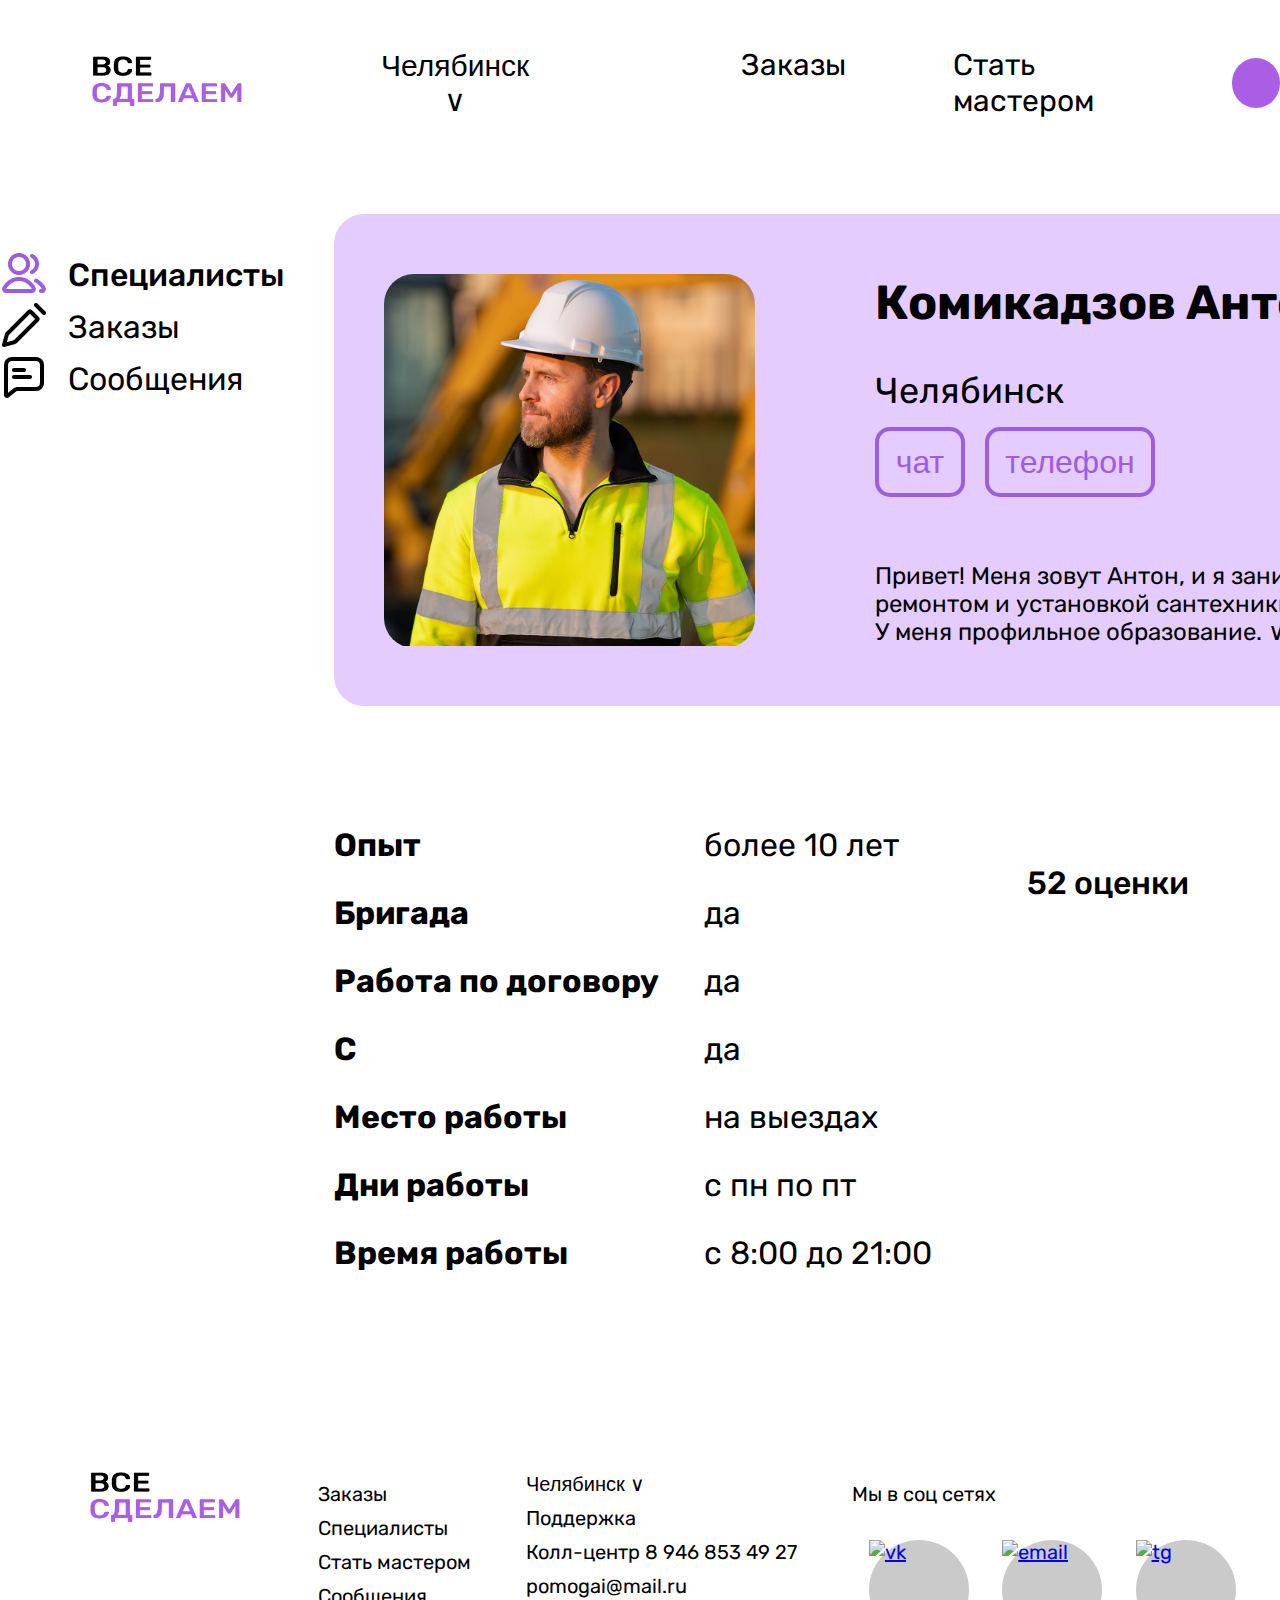
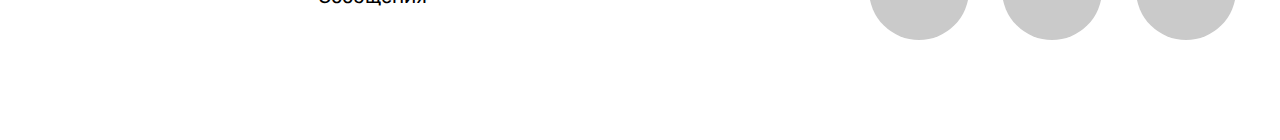
==== masters.html @ 13af3bf9 "Add files via upload" ====
<!DOCTYPE html>
<html lang="ru">
<head>
    <meta charset="UTF-8">
    <meta name="viewport" content="width=device-width, initial-scale=1.0">
    <link rel="preconnect" href="https://fonts.googleapis.com">
    <link rel="preconnect" href="https://fonts.gstatic.com" crossorigin>
    <link href="https://fonts.googleapis.com/css2?family=Raleway:ital,wght@0,100..900;1,100..900&family=Rubik:ital,wght@0,300..900;1,300..900&display=swap" rel="stylesheet">
    <link rel="stylesheet" href="css/masters.css">
    <link rel="stylesheet" href="css/all_pages_style.css">
    <title>Личный кабинет</title>
</head>
<body>
    <header>
        <div class="nav_container">
            <div class="logo">
                <a href="#"><img src="img/logo.png" alt="logo"></a>
            </div>
            <div class="select_city">
                <button class="dropmenu" onclick="myFunction()">Челябинск &or;</button>
                <div class="select_city_hidden" id="myDropdown">
                    <a href="#" class="active">Челябинск</a>
                    <a href="#">Москва</a>
                    <a href="#">Екатеринбург</a>
                </div>
            </div>
            <div class="navigation">
                <ul>
                    <li><a href="#">Заказы</a></li>
                    <li class="right_li"><a href="#">Стать мастером</a></li>
                </ul>
            </div>
            <button onclick="document.location='profile.html'" class="circle"></button>
        </div>
    </header>
    <main>
        <div class="max_container">
            <div class="left_container">
                <div class="btn_flex">
                    <div class="img_flex">
                        <img src="img/users.jpg" alt="user">
                    </div>
                    <div class="text_flex use">
                        <p>Специалисты</p>
                    </div>
                </div>
                <div class="btn_flex">
                    <div class="img_flex">
                        <img src="img/pencil.jpg" alt="pencil">
                    </div>
                    <div class="text_flex">
                        <p>Заказы</p>
                    </div>
                </div>
                <div class="btn_flex">
                    <div class="img_flex">
                        <img src="img/message.jpg" alt="message">
                    </div>
                    <div class="text_flex">
                        <p>Сообщения</p>
                    </div>
                </div>
            </div>
            <div class="right_container">
                <div class="block_card_master">
                    <div class="left_img_master">
                        <img src="img/master.svg" alt="master">
                    </div>
                    <div class="right_card_block">
                        <div class="flex_bold_text_btn">
                            <div class="bold_text">
                                <p>Комикадзов Антон</p>
                            </div>
                            <div class="btn_master">
                                <button>заказать мастера</button>
                            </div>
                        </div>
                        <div class="city_text">
                            <p>Челябинск</p>
                        </div>
                        <div class="btn_chat_telephone">
                            <div class="chat">
                                <button>чат</button>
                            </div>
                            <div class="telephone">
                                <button>телефон</button>
                            </div>
                        </div>
                        <div class="text_description">
                            <p>Привет! Меня зовут Антон, и я занимаюсь ремонтом и установкой сантехники и электрики. У меня профильное образование. &or;</p>
                        </div>
                    </div>
                </div>
                <div class="comment_info">
                    <div class="info_text">
                        <div class="flex_info_text">
                            <div class="info">
                                <p>Опыт</p>
                            </div>
                            <div class="info_otvet">
                                <p>более 10 лет</p>
                            </div>
                        </div>
                        <div class="flex_info_text">
                            <div class="info">
                                <p>Бригада</p>
                            </div>
                            <div class="info_otvet">
                                <p>да</p>
                            </div>
                        </div>
                        <div class="flex_info_text">
                            <div class="info">
                                <p>Работа по договору</p>
                            </div>
                            <div class="info_otvet">
                                <p>да</p>
                            </div>
                        </div>
                        <div class="flex_info_text">
                            <div class="info">
                                <p>С</p>
                            </div>
                            <div class="info_otvet">
                                <p>да</p>
                            </div>
                        </div>
                        <div class="flex_info_text">
                            <div class="info">
                                <p>Место работы</p>
                            </div>
                            <div class="info_otvet">
                                <p>на выездах</p>
                            </div>
                        </div>
                        <div class="flex_info_text">
                            <div class="info">
                                <p>Дни работы</p>
                            </div>
                            <div class="info_otvet">
                                <p>с пн по пт</p>
                            </div>
                        </div>
                        <div class="flex_info_text">
                            <div class="info">
                                <p>Время работы</p>
                            </div>
                            <div class="info_otvet">
                                <p>с 8:00 до 21:00</p>
                            </div>
                        </div>
                    </div>
                    <div class="comment_text">
                        <div class="flex_master_score">
                            <div class="score_comment_text">
                                <p>52 оценки</p>
                            </div>
                            <div class="total_score_master">
                                <div class="star_img">
                                    <img src="img/stars.jpg" alt="stars">
                                </div>
                                <div class="total_text">
                                    <p>4,67</p>
                                </div>
                            </div>
                        </div>
                    </div>
                    
                </div>
            </div>
        </div>
    </main>
    <footer>
        <div class="footer_container">
            <div class="logo">
                <img src="img/logo.png" alt="logo">
            </div>
            <div class="flex_container_footer">
                <div class="elems_footer">
                    <p>Заказы</p>
                    <p>Специалисты</p>
                    <p>Стать мастером</p>
                    <p>Сообщения</p>
                </div>
                <div class="elems_footer">
                    <button class="dropmenu2" onclick="myFunction2()">Челябинск &or;</button>
                    <div class="select_city_hidden2" id="myDropdown2">
                        <a href="#" class="active">Челябинск</a>
                        <a href="#">Москва</a>
                        <a href="#">Екатеринбург</a>
                    </div>
                    <p>Поддержка</p>
                    <p>Колл-центр 8 946 853 49 27</p>
                    <p>pomogai@mail.ru</p>
                </div>
                <div class="elems_footer">
                    <p>Мы в соц сетях</p>
                    <div class="social_link">
                        <div class="social">
                            <a href="#"><img src="img/" alt="vk"></a>
                        </div>
                        <div class="social">
                            <a href="#"><img src="img/" alt="email"></a>
                        </div>
                        <div class="social">
                            <a href="#"><img src="img/" alt="tg"></a>
                        </div>
                    </div>
                </div>
            </div>
        </div>
    </footer>
    <script src="js/js.js"></script>
</body>
</html>
---- css/masters.css ----
.max_container {
    display: flex;
    width: 1740px;
    margin: 0 auto;
    margin-top: 95px;
    margin-bottom: 200px;
}

.left_container {
    margin-top: 35px;
}

.right_container {
    margin-left: 50px;
}

.btn_flex {
    display: flex;
    align-items: center;
}

.text_flex {
    font-size: 32px;
    font-weight: 400;
    margin-left: 20px;
}

.use {
    font-weight: 500;
}

.block_card_master {
    width: 1400px;
    display: flex;
    padding-top: 60px;
    background-color: #E4CCFF;
    border: 0px;
    border-radius: 30px;
}

.left_img_master {
    margin-left: 50px;
    margin-right: 120px;
}

.flex_bold_text_btn {
    display: flex;
}

.bold_text {
    font-size: 48px;
    font-weight: 700;
    margin-right: 40px;
}

.btn_master button {
    width: 310px;
    height: 70px;
    border-radius: 15px;
    background-color: #9C5DE0;
    font-size: 32px;
    font-weight: 500;
    border: 0px;
    cursor: pointer;
    color: white;
}

.city_text p {
    margin-top: 25px;
    font-size: 36px;
    font-weight: 400;
    margin-bottom: 15px;
}

.btn_chat_telephone {
    display: flex;
}

.chat button {
    width: 90px;
    height: 70px;
    border: 4px solid #9C5DE0;
    border-radius: 15px;
    font-size: 32px;
    font-weight: 500;
    background-color: #E4CCFF;
    cursor: pointer;
    color: #9C5DE0;
}

.telephone button {
    width: 170px;
    height: 70px;
    border: 4px solid #9C5DE0;
    background-color: #E4CCFF;
    border-radius: 15px;
    margin-left: 20px;
    font-size: 32px;
    font-weight: 500;
    cursor: pointer;
    color: #9C5DE0;
}

.text_description {
    margin-top: 65px;
    width: 590px;
    font-size: 24px;
    margin-bottom: 60px;
}

.comment_info {
    margin-top: 90px;
    display: flex;
}

.flex_info_text {
    margin-top: 30px;
    display: flex;
}

.info {
    width: 370px;
    font-size: 32px;
    font-weight: 700;
}

.info_otvet {
    font-size: 32px;
}

.comment_text {
    margin-left: 20px;
}

.flex_master_score {
    display: flex;
    align-items: center;
}

.total_score_master {
    margin-top: 65px;
    margin-left: 280px;
    display: flex;
}

.total_text {
    margin-left: 10px;
    font-size: 32px;
    font-weight: 500;
}

.score_comment_text {
    margin-top: 65px;
    margin-left: 75px;
    font-size: 32px;
    font-weight: 500;
}
---- css/all_pages_style.css ----
body {
    font-family: "Rubik", sans-serif;
    font-optical-sizing: auto;
    font-weight: 400;
    font-style: normal;
}
  
  
*,
::after,
::before {
      margin: 0;
      padding: 0;
}
  
.dropmenu {
    background-color: white;
    color: black;
    font-size: 40px;
    border: none;
    cursor: pointer;
}

.select_city {
    position: relative;
    display: inline-block;
}

.select_city_hidden {
    display: none;
    margin-left: -20px;
    position: absolute;
    background-color: white;
    width: 400px;
    border: 3px solid #AA5DE5;
    z-index: 1;
    border-radius: 15px;
}

.select_city_hidden a {
    color: black;
    padding: 20px 20px;
    font-size: 32px;
    text-decoration: none;
    display: block;
}

.select_city_hidden a:hover {color: #AA5DE5}

.select_city_hidden a:nth-child(1) {
    color: #AA5DE5;
}

.show {display:block;}

.dropmenu2 {
    background-color: white;
    color: black;
    font-size: 40px;
    border: none;
    cursor: pointer;
}

.select_city2 {
    position: relative;
    display: inline-block;
}

.select_city_hidden2 {
    display: none;
    margin-left: -20px;
    position: absolute;
    background-color: white;
    width: 400px;
    border: 3px solid #AA5DE5;
    z-index: 1;
    border-radius: 15px;
}

.select_city_hidden2 a {
    color: black;
    padding: 20px 20px;
    font-size: 32px;
    text-decoration: none;
    display: block;
}

.select_city_hidden2 a:hover {color: #AA5DE5}

.select_city_hidden2 a:nth-child(1) {
    color: #AA5DE5;
}

.show2 {display:block;}

.logo img {
      width: 244px;
      height: 98px;
}
  
.nav_container {
      display: flex;
      align-items: center;
      margin-top: 47px;
      margin-left: 92px;
}
  
.select_city {
      margin-left: 127px;
}
  
.select_city button {
      border: 0px;
      font-size: 40px;
      background-color: white;
      cursor: pointer;
}

.navigation ul {
      list-style: none;
      display: flex;
      font-size: 40px;
      margin-left: 400px;
}
  
.right_li {
      margin-left: 107px;
      margin-right: 73px;
}
  
.navigation ul a {
      color: black;
      text-decoration: none;
}
  
.circle {
      width: 100px;
      height: 100px;
      border: 0px;
      border-radius: 50%;
      cursor: pointer;
      background-color: #AA5DE5;
}

.footer_container {
    display: flex;
    margin-bottom: 100px;
}

.footer_container .logo {
    margin-left: 90px;
}

.flex_container_footer {
    display: flex;
    margin-left: 182px;
    width: 1300px;
}

.elems_footer {
    margin: 0 auto;
    font-size: 32px;
}

.elems_footer p {
    margin-top: 10px;
}

#select {
    border: 0px;
    font-size: 32px;
}

.social_link {
    display: flex;
    width: 400px;
    margin-top: 34px;
}

.social {
    background-color: #CACACA;
    width: 100px;
    height: 100px;
    border-radius: 50%;
    margin: 0 auto;
}

.navigation a:hover {
    color: #AA5DE5;
}

.navigation a:active {
    color: #AA5DE5;
    text-decoration: underline;
}

#city {
    cursor: pointer;
}

@media (max-width: 1400px) {
    .logo img {
        width: 150px;
        height: 50px;
    }

    .select_city_hidden {
        width: 200px;
    }

    .select_city_hidden a {
        font-size: 20px;
    }

    .select_city button {
        font-size: 30px;
    }

    .select_city_hidden2 {
        width: 200px;
    }

    .select_city_hidden2 a {
        font-size: 20px;
    }

    .select_city2 button {
        font-size: 30px;
    }

    .circle {
        width: 50px;
        height: 50px;
    }

    .elems_footer {
        font-size: 20px;
    }

    .elems_footer a {
        font-size: 20px;
    }

    .navigation ul {
        margin-left: 200px;
        font-size: 30px;
    }

    .flex_container_footer {
        margin-left: 50px;
    }

    .dropmenu {
        font-size: 20px;
    }
    
    .dropmenu2 {
        font-size: 20px;
    }
}
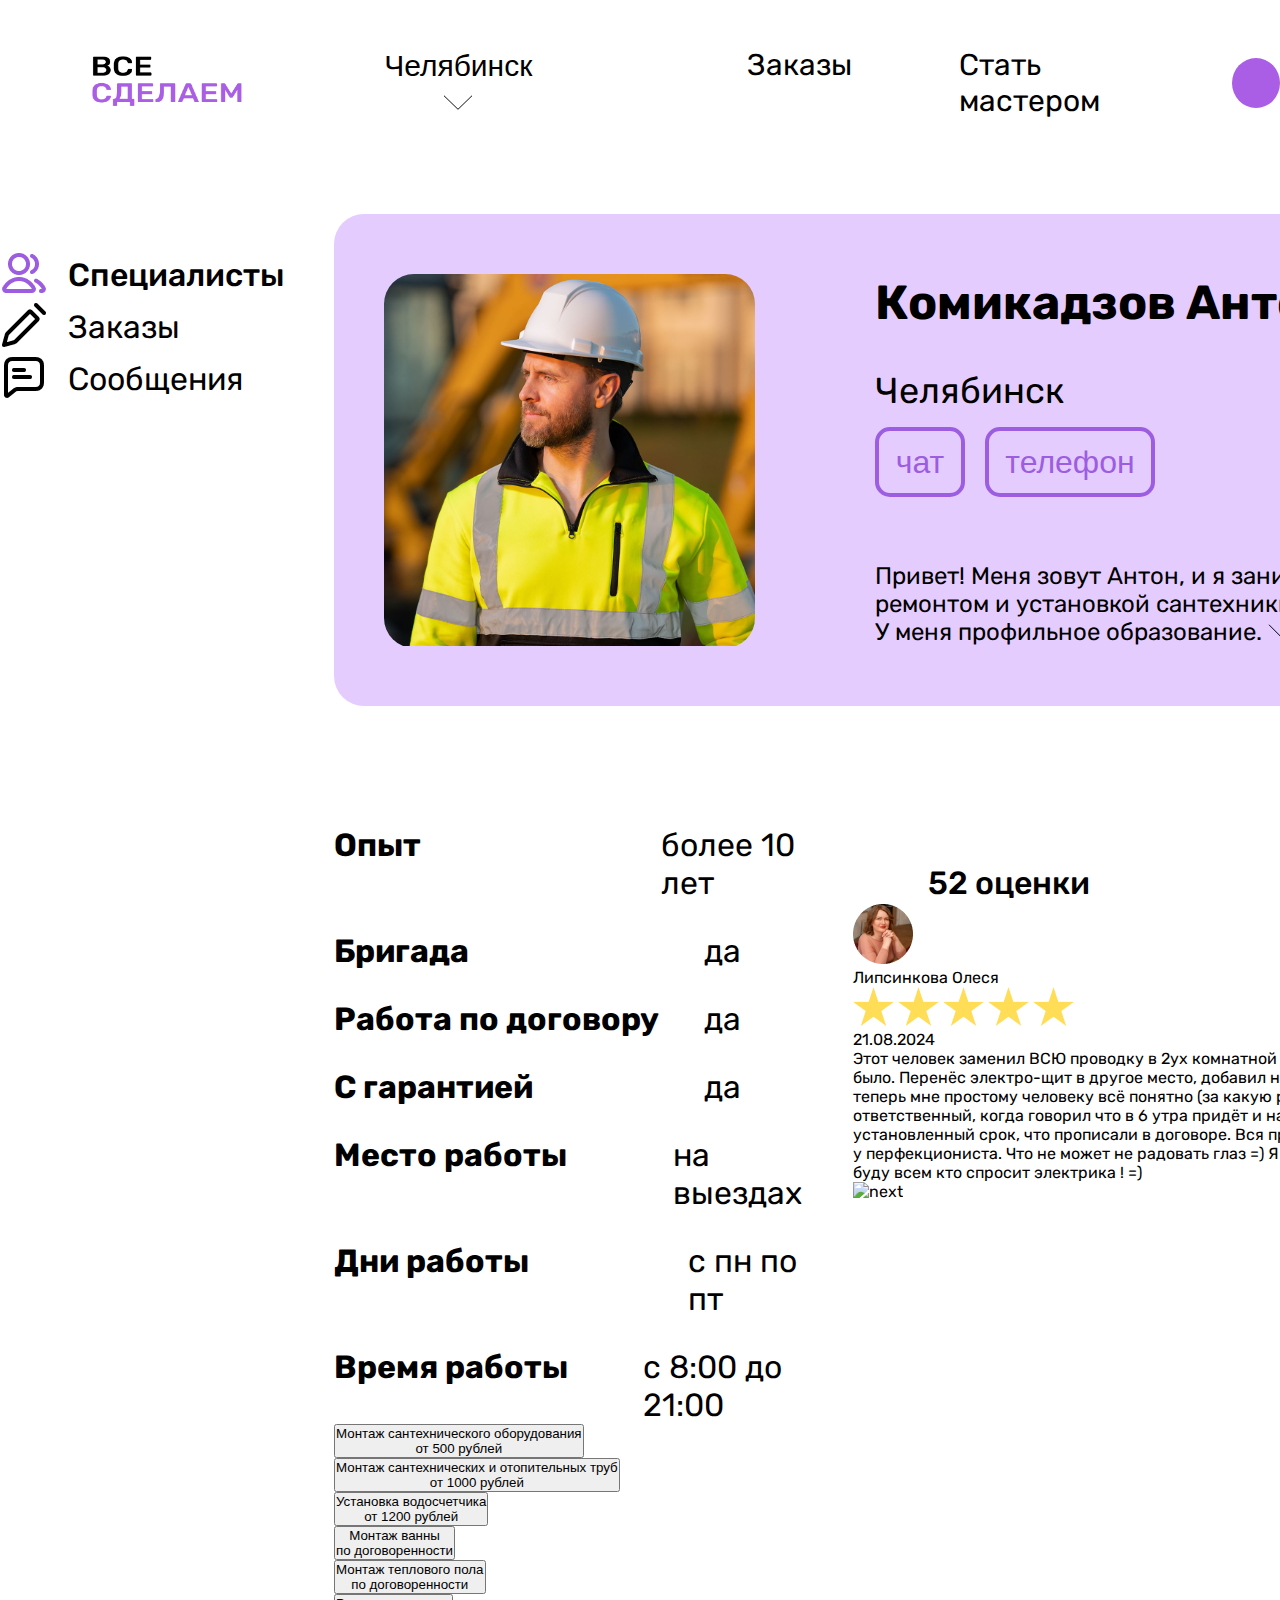
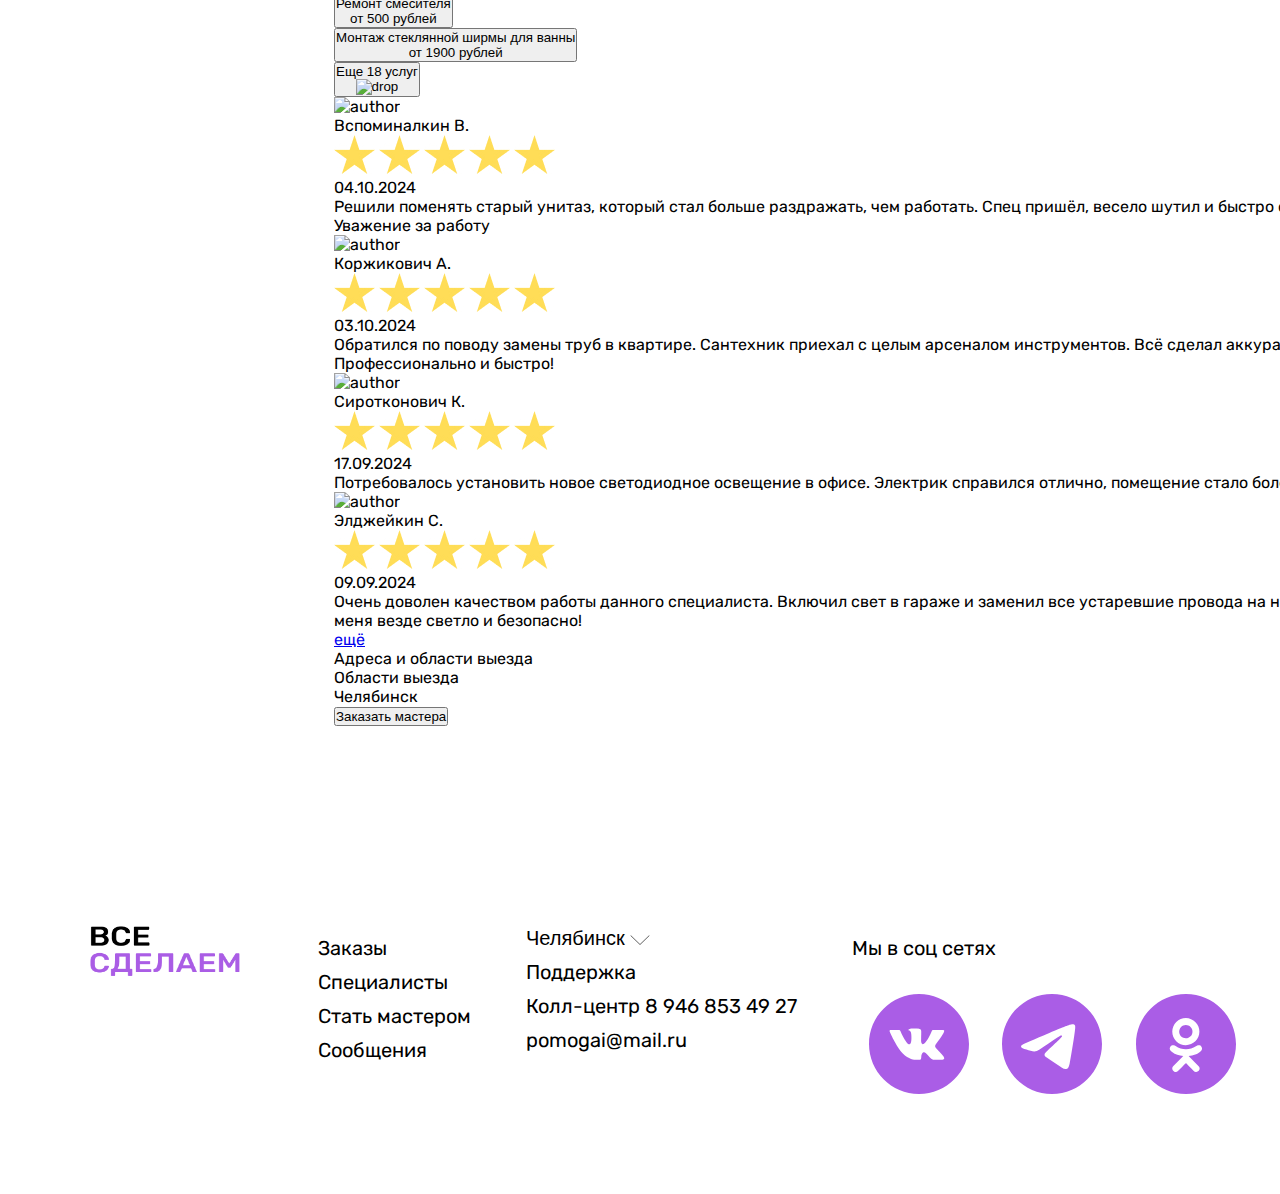
==== commit 7ac0d2f4: "Update masters.html" ====
--- a/masters.html
+++ b/masters.html
@@ -14,14 +14,15 @@
     <header>
         <div class="nav_container">
             <div class="logo">
-                <a href="#"><img src="img/logo.png" alt="logo"></a>
+                <a href="index.html"><img src="img/logo.png" alt="logo"></a>
             </div>
             <div class="select_city">
-                <button class="dropmenu" onclick="myFunction()">Челябинск &or;</button>
+                <button class="dropmenu" onclick="myFunction()">Челябинск <img src="img/down.svg" alt=""></button>
                 <div class="select_city_hidden" id="myDropdown">
                     <a href="#" class="active">Челябинск</a>
                     <a href="#">Москва</a>
                     <a href="#">Екатеринбург</a>
+                    <a href="#">Санкт-Петербург</a>
                 </div>
             </div>
             <div class="navigation">
@@ -87,7 +88,7 @@
                             </div>
                         </div>
                         <div class="text_description">
-                            <p>Привет! Меня зовут Антон, и я занимаюсь ремонтом и установкой сантехники и электрики. У меня профильное образование. &or;</p>
+                            <p>Привет! Меня зовут Антон, и я занимаюсь ремонтом и установкой сантехники и электрики. У меня профильное образование. <img src="img/down.svg" alt="down"></p>
                         </div>
                     </div>
                 </div>
@@ -119,7 +120,7 @@
                         </div>
                         <div class="flex_info_text">
                             <div class="info">
-                                <p>С</p>
+                                <p>С гарантией</p>
                             </div>
                             <div class="info_otvet">
                                 <p>да</p>
@@ -164,8 +165,185 @@
                                 </div>
                             </div>
                         </div>
-                    </div>
-                    
+                        <div class="photo_comments_top">
+                            <div class="img_name">
+                                <div class="img_com">
+                                    <img src="img/comment.jpg" alt="photo1">
+                                </div>
+                                <div class="name_com_star">
+                                    <div class="text_name_com">
+                                        <p>Липсинкова Олеся</p>
+                                    </div>
+                                    <div class="stars_com">
+                                        <img src="img/stars.jpg" alt="star">
+                                        <img src="img/stars.jpg" alt="star">
+                                        <img src="img/stars.jpg" alt="star">
+                                        <img src="img/stars.jpg" alt="star">
+                                        <img src="img/stars.jpg" alt="star">
+                                    </div>
+                                </div>
+                            </div>
+                            <div class="date_text_right_com">
+                                <p>21.08.2024</p>
+                            </div>
+                        </div>
+                        <div class="text_comments_top">
+                            <p>Этот человек заменил ВСЮ проводку в 2ух комнатной квартире. Сделал проходные выключатели где нужно было. Перенёс электро-щит в другое место, добавил необходимые автоматы. Всё расписал по группам, что теперь мне простому человеку всё понятно (за какую розетку отвечает какой автомат). Человек очень ответственный, когда говорил что в 6 утра придёт и начнёт работать, так и было ! Чтоб успеть в свой установленный срок, что прописали в договоре. Вся проводка очень красиво уложена, проводок к проводку как у перфекциониста. Что не может не радовать глаз =) Я благодарен за всю сделанную работу, рекомендовать буду всем кто спросит электрика ! =)</p>
+                        </div>
+                        <div class="btn_next">
+                            <img src="img/next.svg" alt="next">
+                        </div>
+                    </div>
+                </div>
+                <div class="btn_select_condition">
+                    <div class="btn_select first">
+                        <button><p>Монтаж сантехнического оборудования</p><span>от 500 рублей</span></button>
+                    </div>
+                    <div class="btn_select odin">
+                        <button><p>Монтаж сантехнических и отопительных труб</p><span>от 1000 рублей</span></button>
+                    </div>
+                    <div class="btn_select dva">
+                        <button><p>Установка водосчетчика</p><span>от 1200 рублей</span></button>
+                    </div>
+                    <div class="btn_select tri">
+                        <button><p>Монтаж ванны</p><span>по договоренности</span></button>
+                    </div>
+                    <div class="btn_select chet">
+                        <button><p>Монтаж теплового пола</p><span>по договоренности</span></button>
+                    </div>
+                    <div class="btn_select piat">
+                        <button><p>Ремонт смесителя</p><span>от 500 рублей</span></button>
+                    </div>
+                    <div class="btn_select six">
+                        <button><p>Монтаж стеклянной ширмы для ванны</p><span>от 1900 рублей</span></button>
+                    </div>
+                    <div class="btn_select seven">
+                        <button><p>Еще 18 услуг</p><img src="img/dowm_uslugi.svg" alt="drop"></button>
+                    </div>
+                </div>
+                <div class="comment_down">
+                    <div class="all_comm">
+                        <div class="comment">
+                            <div class="photo_com_down">
+                                <img src="img/img_com_down.svg" alt="author">
+                            </div>
+                            <div class="name_stars_down">
+                                <div class="name_com">
+                                    <p>Вспоминалкин В.</p>
+                                </div>
+                                <div class="stars_com">
+                                    <img src="img/stars.jpg" alt="stars">
+                                    <img src="img/stars.jpg" alt="stars">
+                                    <img src="img/stars.jpg" alt="stars">
+                                    <img src="img/stars.jpg" alt="stars">
+                                    <img src="img/stars.jpg" alt="stars">
+                                </div>
+                            </div>
+                            <div class="date_com_down data1">
+                                <p>04.10.2024</p>
+                            </div>
+                        </div>
+                        <div class="text_down_comment">
+                            <p>Решили поменять старый унитаз, который стал больше раздражать, чем работать. Спец пришёл, весело шутил и быстро сделал своё дело. Унитаз новый, всё по фен-шую. Уважение за работу</p>
+                        </div>
+                    </div>
+                    <div class="all_comm">
+                        <div class="comment">
+                            <div class="photo_com_down">
+                                <img src="img/img_com_down2.svg" alt="author">
+                            </div>
+                            <div class="name_stars_down">
+                                <div class="name_com">
+                                    <p>Коржикович А.</p>
+                                </div>
+                                <div class="stars_com">
+                                    <img src="img/stars.jpg" alt="stars">
+                                    <img src="img/stars.jpg" alt="stars">
+                                    <img src="img/stars.jpg" alt="stars">
+                                    <img src="img/stars.jpg" alt="stars">
+                                    <img src="img/stars.jpg" alt="stars">
+                                </div>
+                            </div>
+                            <div class="date_com_down data2">
+                                <p>03.10.2024</p>
+                            </div>
+                        </div>
+                        <div class="text_down_comment">
+                            <p>Обратился по поводу замены труб в квартире. Сантехник приехал с целым арсеналом инструментов. Всё сделал аккуратно, без лишних хлопот. Даже за собой убрал весь мусор. Профессионально и быстро!</p>
+                        </div>
+                    </div>
+                    <div class="all_comm">
+                        <div class="comment">
+                            <div class="photo_com_down">
+                                <img src="img/img_com_down3.svg" alt="author">
+                            </div>
+                            <div class="name_stars_down">
+                                <div class="name_com">
+                                    <p>Сиротконович К.</p>
+                                </div>
+                                <div class="stars_com">
+                                    <img src="img/stars.jpg" alt="stars">
+                                    <img src="img/stars.jpg" alt="stars">
+                                    <img src="img/stars.jpg" alt="stars">
+                                    <img src="img/stars.jpg" alt="stars">
+                                    <img src="img/stars.jpg" alt="stars">
+                                </div>
+                            </div>
+                            <div class="date_com_down data3">
+                                <p>17.09.2024</p>
+                            </div>
+                        </div>
+                        <div class="text_down_comment">
+                            <p>Потребовалось установить новое светодиодное освещение в офисе. Электрик справился отлично, помещение стало более светлым и энергосберегающим.</p>
+                        </div>
+                    </div>
+                    <div class="all_comm">
+                        <div class="comment">
+                            <div class="photo_com_down">
+                                <img src="img/img_com_down4.svg" alt="author">
+                            </div>
+                            <div class="name_stars_down">
+                                <div class="name_com">
+                                    <p>Элджейкин С.</p>
+                                </div>
+                                <div class="stars_com">
+                                    <img src="img/stars.jpg" alt="stars">
+                                    <img src="img/stars.jpg" alt="stars">
+                                    <img src="img/stars.jpg" alt="stars">
+                                    <img src="img/stars.jpg" alt="stars">
+                                    <img src="img/stars.jpg" alt="stars">
+                                </div>
+                            </div>
+                            <div class="date_com_down data4">
+                                <p>09.09.2024</p>
+                            </div>
+                        </div>
+                        <div class="text_down_comment">
+                            <p>Очень доволен качеством работы данного специалиста. Включил свет в гараже и заменил все устаревшие провода на новые. Всё было сделано быстро и качественно. Теперь у меня везде светло и безопасно!</p>
+                        </div>
+                        <div class="btn_text_down_com">
+                            <a href="#">ещё</a>
+                        </div>
+                    </div>
+                </div>
+                <div class="last_container">
+                    <div class="adress_btn">
+                        <div class="adress_text">
+                            <p>Адреса и области выезда</p>
+                        </div>
+                        <div class="oblast">
+                            <p>Области выезда</p>
+                        </div>
+                        <div class="name_city">
+                            <p>Челябинск</p>
+                        </div>
+                        <div class="btn_last">
+                            <button>Заказать мастера</button>
+                        </div>
+                    </div>
+                    <div class="block_maps">
+
+                    </div>
                 </div>
             </div>
         </div>
@@ -173,7 +351,7 @@
     <footer>
         <div class="footer_container">
             <div class="logo">
-                <img src="img/logo.png" alt="logo">
+                <a href="index.html"><img src="img/logo.png" alt="logo"></a>
             </div>
             <div class="flex_container_footer">
                 <div class="elems_footer">
@@ -183,11 +361,12 @@
                     <p>Сообщения</p>
                 </div>
                 <div class="elems_footer">
-                    <button class="dropmenu2" onclick="myFunction2()">Челябинск &or;</button>
+                    <button class="dropmenu2" onclick="myFunction2()">Челябинск <img src="img/down.svg" alt=""></button>
                     <div class="select_city_hidden2" id="myDropdown2">
                         <a href="#" class="active">Челябинск</a>
                         <a href="#">Москва</a>
                         <a href="#">Екатеринбург</a>
+                        <a href="#">Санкт-Петербург</a>
                     </div>
                     <p>Поддержка</p>
                     <p>Колл-центр 8 946 853 49 27</p>
@@ -197,13 +376,13 @@
                     <p>Мы в соц сетях</p>
                     <div class="social_link">
                         <div class="social">
-                            <a href="#"><img src="img/" alt="vk"></a>
+                            <a href="#"><img src="img/vk.svg" alt="vk"></a>
                         </div>
                         <div class="social">
-                            <a href="#"><img src="img/" alt="email"></a>
+                            <a href="#"><img src="img/tg.svg" alt="tg"></a>
                         </div>
                         <div class="social">
-                            <a href="#"><img src="img/" alt="tg"></a>
+                            <a href="#"><img src="img/ok.svg" alt="ok"></a>
                         </div>
                     </div>
                 </div>
@@ -212,4 +391,4 @@
     </footer>
     <script src="js/js.js"></script>
 </body>
-</html>+</html>
--- a/css/all_pages_style.css
+++ b/css/all_pages_style.css
@@ -17,9 +17,10 @@
 .dropmenu {
     background-color: white;
     color: black;
-    font-size: 40px;
+    font-size: 32px;
     border: none;
     cursor: pointer;
+    align-items: center;
 }
 
 .select_city {
@@ -46,7 +47,7 @@
     display: block;
 }
 
-.select_city_hidden a:hover {color: #AA5DE5}
+.select_city_hidden a:hover {background-color: #F6EAFF}
 
 .select_city_hidden a:nth-child(1) {
     color: #AA5DE5;
@@ -86,7 +87,7 @@
     display: block;
 }
 
-.select_city_hidden2 a:hover {color: #AA5DE5}
+.select_city_hidden2 a:hover {background-color: #F6EAFF}
 
 .select_city_hidden2 a:nth-child(1) {
     color: #AA5DE5;
@@ -179,7 +180,6 @@
 }
 
 .social {
-    background-color: #CACACA;
     width: 100px;
     height: 100px;
     border-radius: 50%;
@@ -199,14 +199,22 @@
     cursor: pointer;
 }
 
-@media (max-width: 1400px) {
+@media (max-width: 1440px) {
     .logo img {
         width: 150px;
         height: 50px;
     }
 
     .select_city_hidden {
-        width: 200px;
+        width: 300px;
+    }
+
+    .dropmenu img {
+        width: 30px;
+    }
+
+    .dropmenu2 img {
+        width: 20px;
     }
 
     .select_city_hidden a {
@@ -218,7 +226,7 @@
     }
 
     .select_city_hidden2 {
-        width: 200px;
+        width: 300px;
     }
 
     .select_city_hidden2 a {
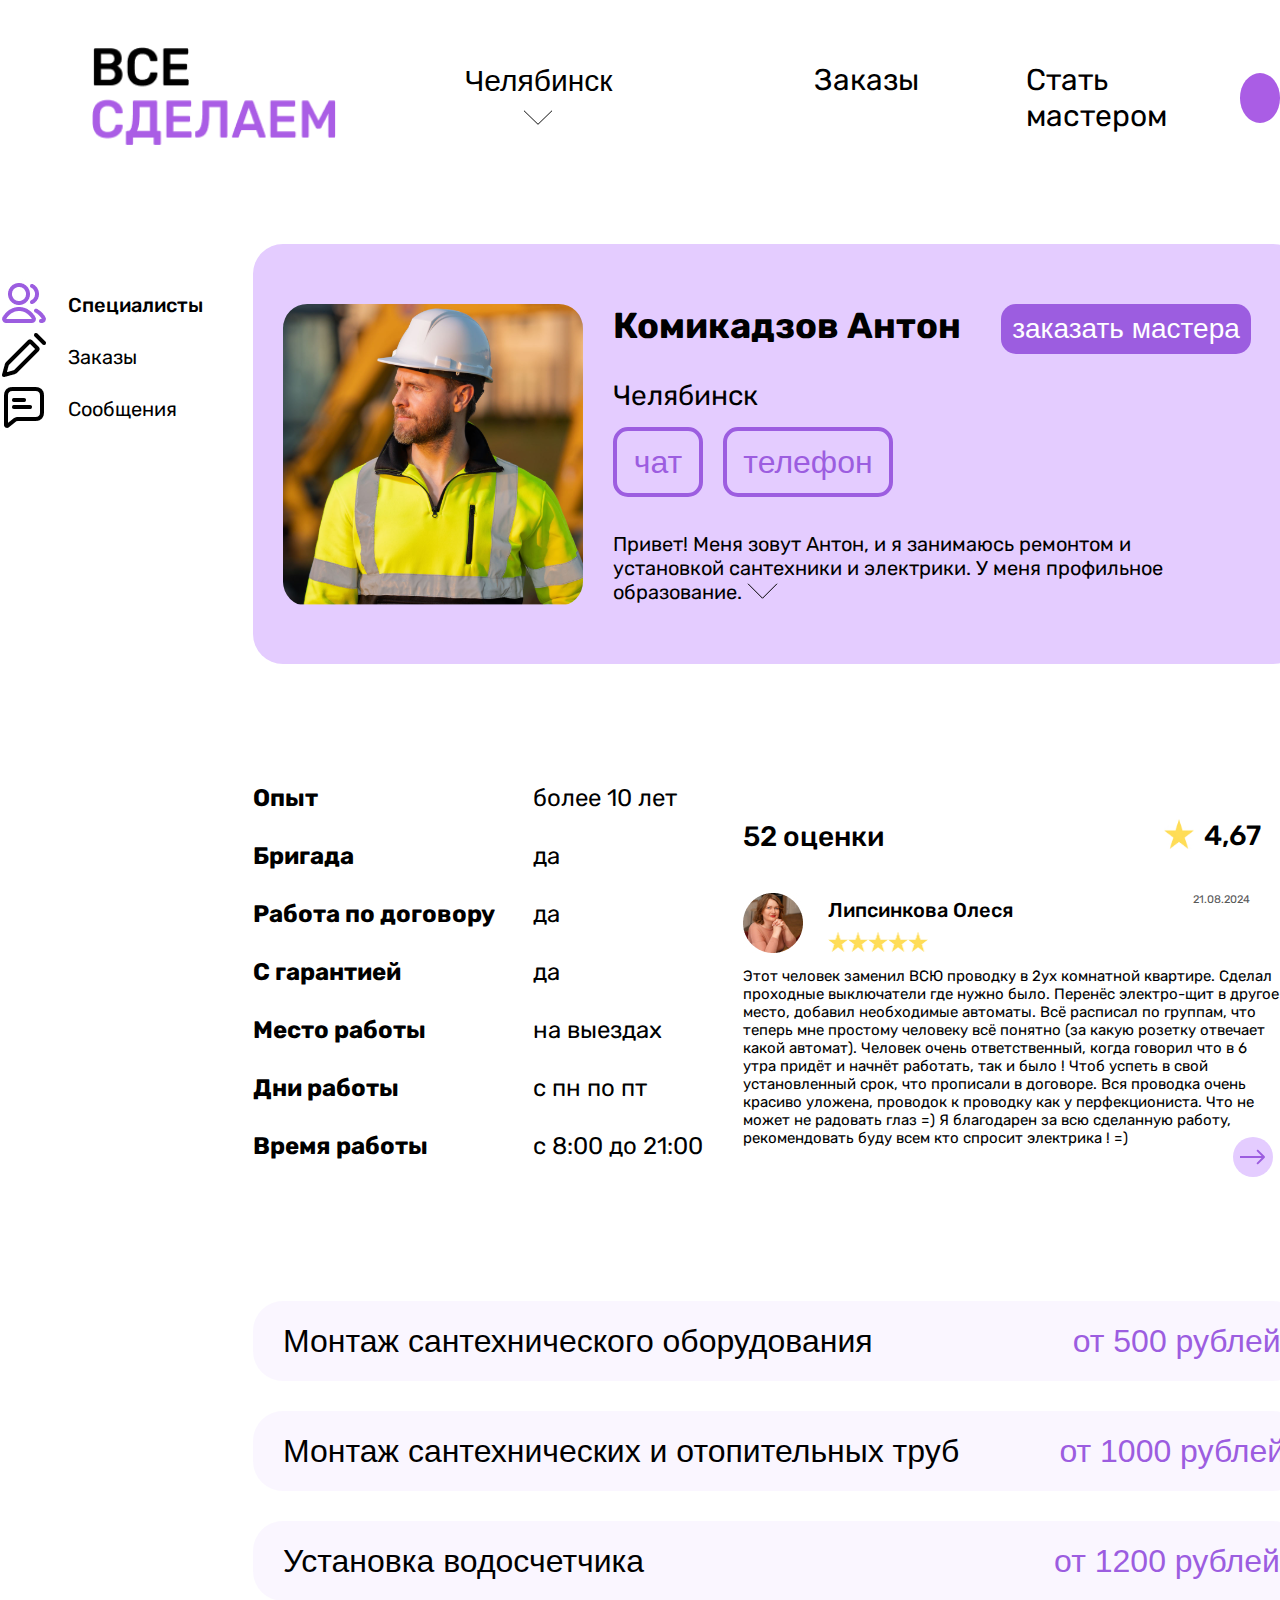
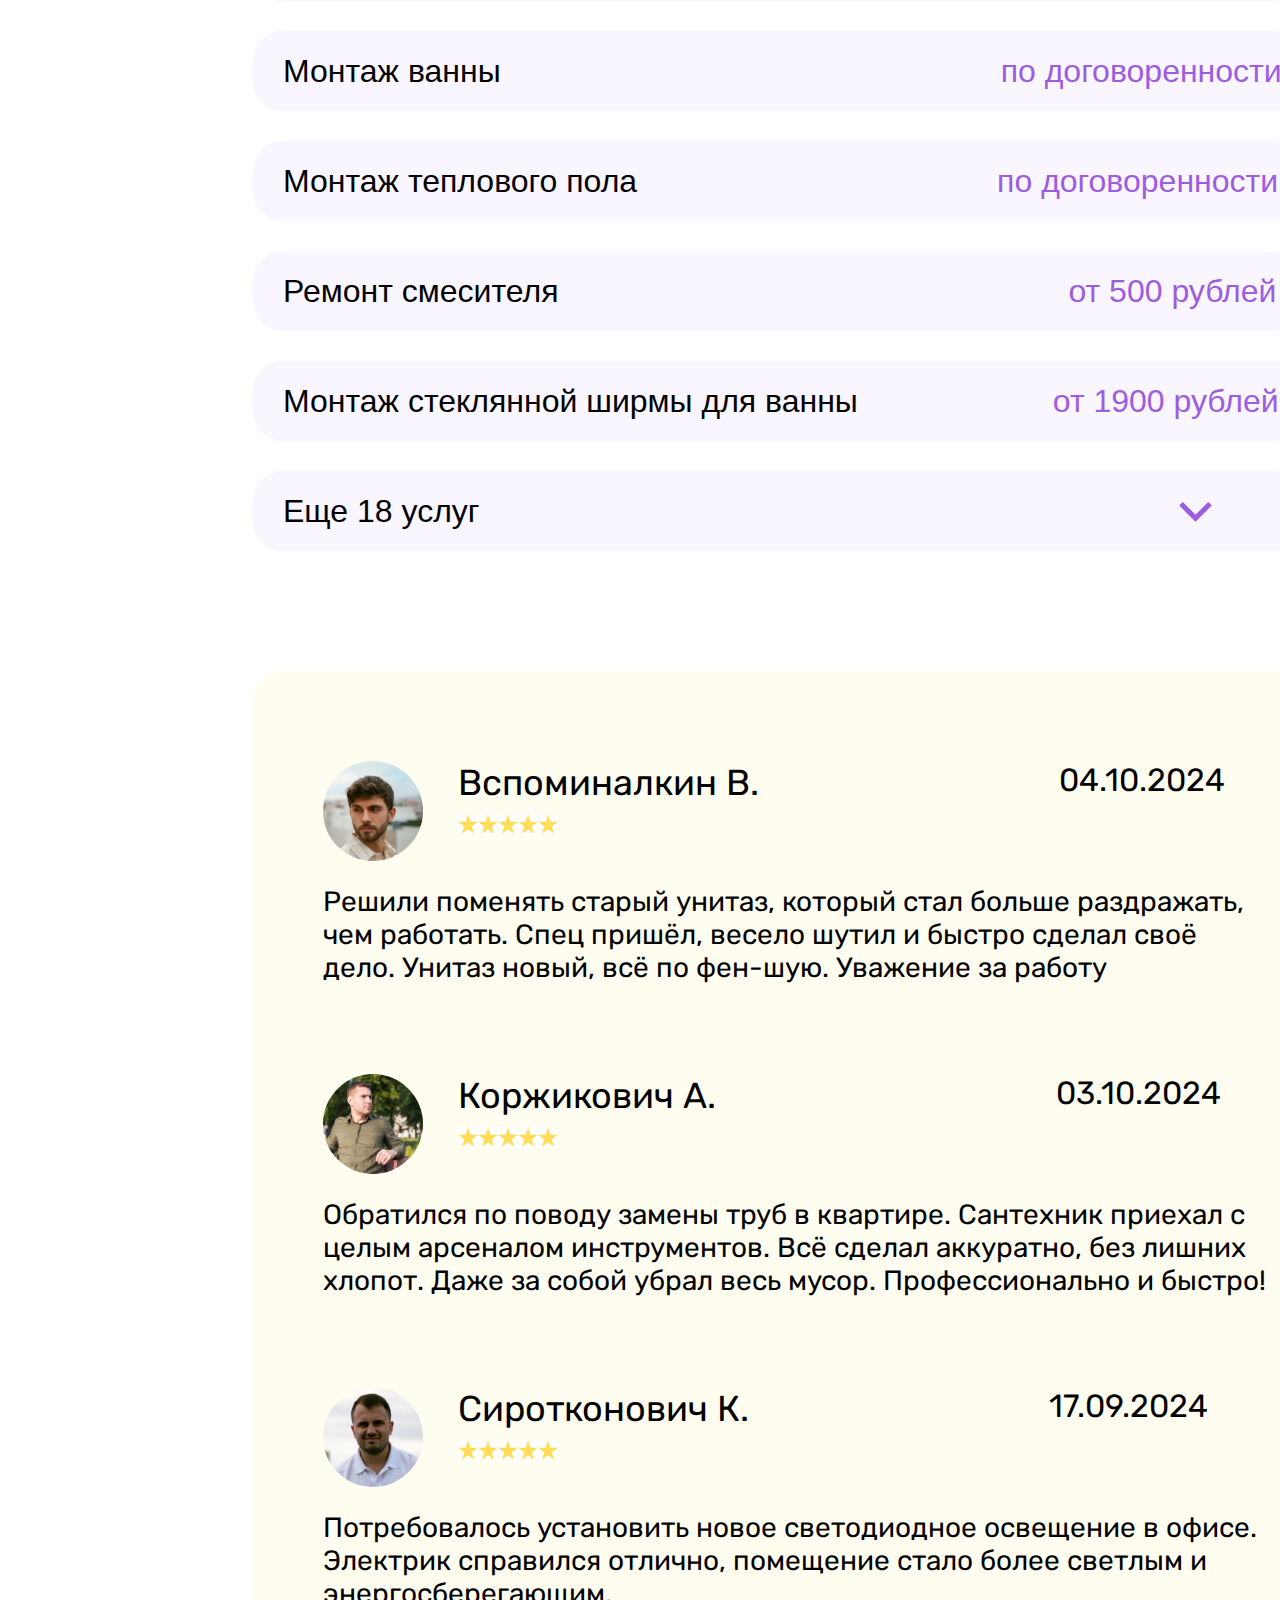
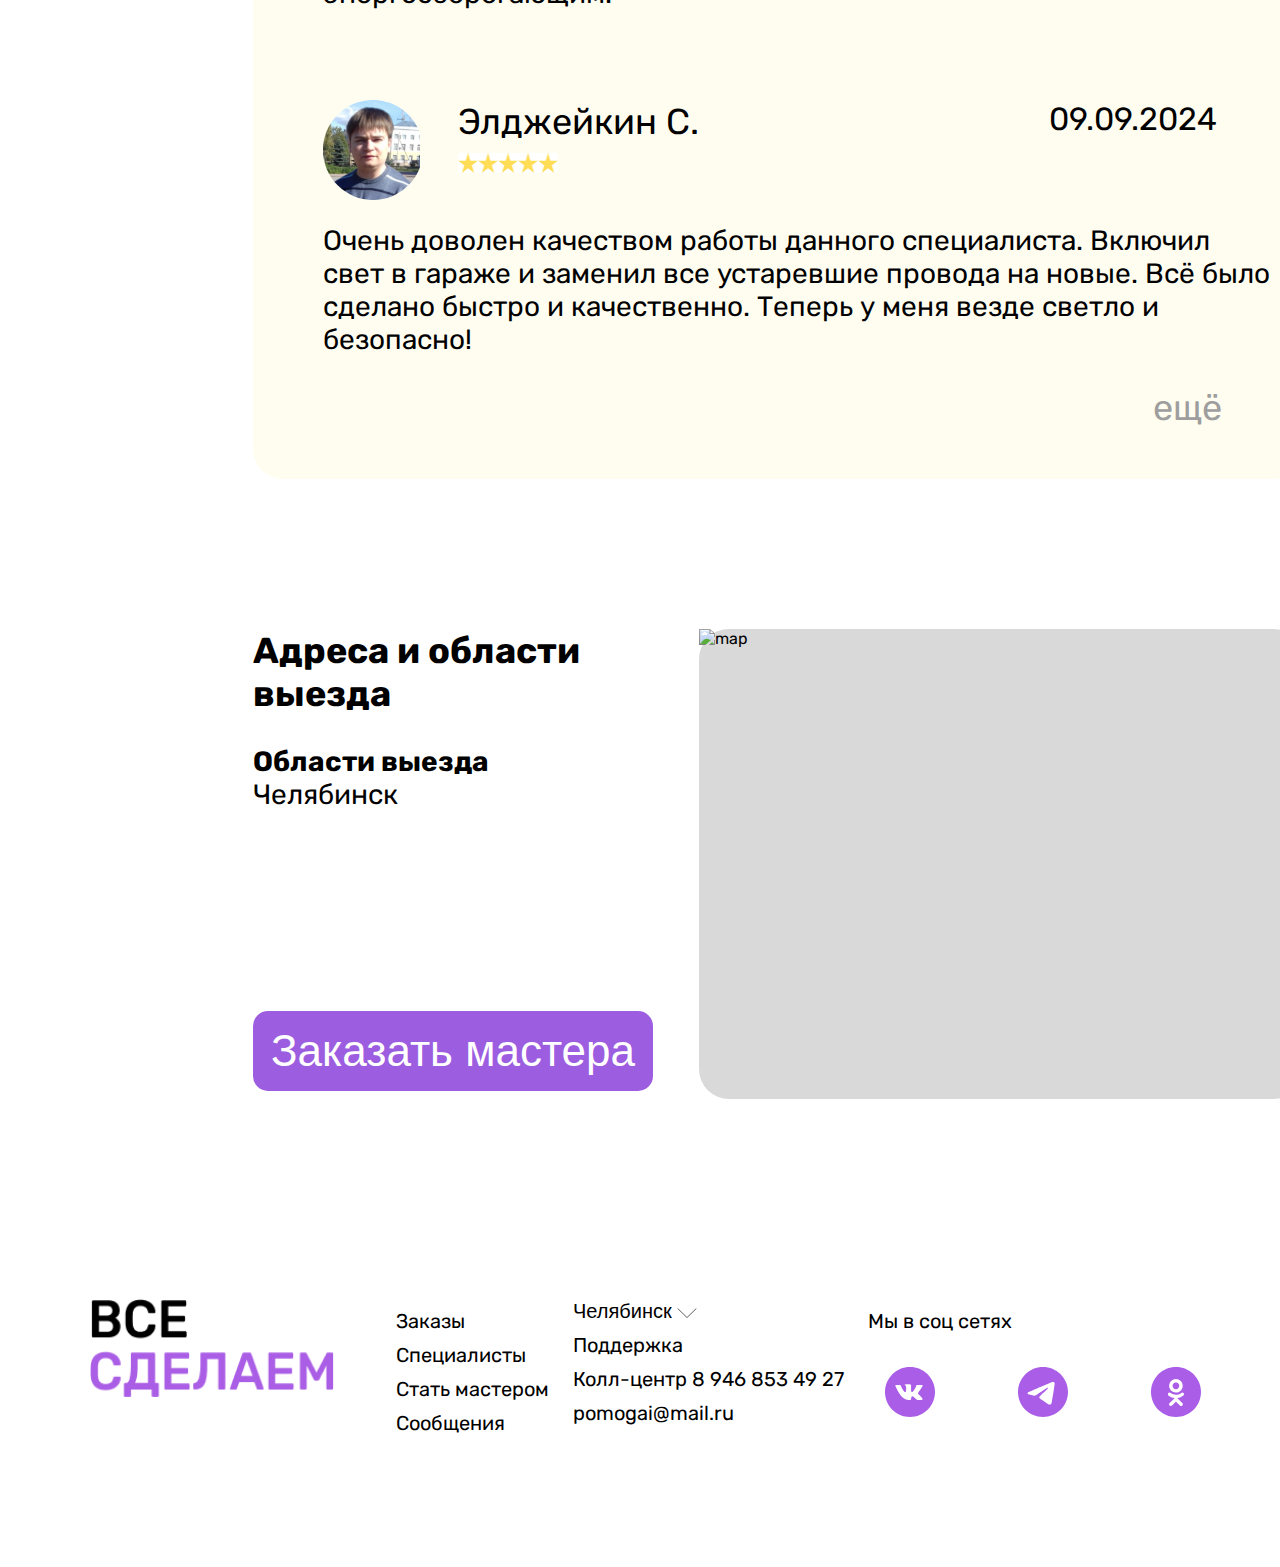
==== commit 8b624132: "Update masters.html" ====
--- a/masters.html
+++ b/masters.html
@@ -17,7 +17,7 @@
                 <a href="index.html"><img src="img/logo.png" alt="logo"></a>
             </div>
             <div class="select_city">
-                <button class="dropmenu" onclick="myFunction()">Челябинск <img src="img/down.svg" alt=""></button>
+                <button class="dropmenu" onclick="myFunction()">Челябинск <img src="img/down.svg" alt="down"></button>
                 <div class="select_city_hidden" id="myDropdown">
                     <a href="#" class="active">Челябинск</a>
                     <a href="#">Москва</a>
@@ -342,7 +342,7 @@
                         </div>
                     </div>
                     <div class="block_maps">
-
+                        <img src="img/fon_maps.svg" alt="map">
                     </div>
                 </div>
             </div>
@@ -361,7 +361,7 @@
                     <p>Сообщения</p>
                 </div>
                 <div class="elems_footer">
-                    <button class="dropmenu2" onclick="myFunction2()">Челябинск <img src="img/down.svg" alt=""></button>
+                    <button class="dropmenu2" onclick="myFunction2()">Челябинск <img src="img/down.svg" alt="down"></button>
                     <div class="select_city_hidden2" id="myDropdown2">
                         <a href="#" class="active">Челябинск</a>
                         <a href="#">Москва</a>
--- a/css/masters.css
+++ b/css/masters.css
@@ -154,4 +154,414 @@
     margin-left: 75px;
     font-size: 32px;
     font-weight: 500;
+}
+
+.photo_comments_top {
+    display: flex;
+    margin-top: 40px;
+    margin-left: 75px;
+}
+
+.img_name {
+    display: flex;
+}
+
+.stars_com {
+    display: flex;
+}
+
+.stars_com img {
+    width: 20px;
+    height: 20px;
+}
+
+.name_com_star {
+    margin-left: 25px;
+}
+
+.date_text_right_com {
+    margin-left: 230px;
+    color: #585858;
+    font-size: 11px;
+}
+
+.text_name_com {
+    font-size: 20px;
+    font-weight: 500;
+    margin-top: 5px;
+}
+
+.stars_com {
+    margin-top: 10px;
+}
+
+.text_comments_top {
+    margin-top: 10px;
+    margin-left: 75px;
+    width: 540px;
+    font-size: 16px;
+}
+
+.btn_next img {
+    margin-left: 600px;
+    margin-top: -60px;
+    cursor: pointer;
+}
+
+.btn_select_condition {
+    margin-top: 120px;
+}
+
+.btn_select {
+    margin-top: 30px;
+}
+
+.btn_select button {
+    width: 1400px;
+    height: 80px;
+    display: flex;
+    align-items: center;
+    font-size: 32px;
+    font-weight: 500;
+    cursor: pointer;
+    background-color: #F7F0FF99;
+    border: 0px;
+    border-radius: 30px;
+}
+
+.btn_select_condition p {
+    margin-left: 30px;
+}
+
+.first span {
+    margin-left: 530px;
+    color: #9C5DE0;
+}
+
+.odin span {
+    margin-left: 420px;
+    color: #9C5DE0; 
+}
+
+.dva span {
+    margin-left: 735px;
+    color: #9C5DE0; 
+}
+
+.tri span {
+    margin-left: 825px;
+    color: #9C5DE0; 
+}
+
+.chet span {
+    margin-left: 690px;
+    color: #9C5DE0; 
+}
+
+.piat span {
+    margin-left: 845px;
+    color: #9C5DE0; 
+}
+
+.six span {
+    margin-left: 525px;
+    color: #9C5DE0; 
+}
+
+.seven img {
+    margin-left: 1075px;
+    color: #9C5DE0; 
+}
+
+.comment_down {
+    width: 1400px;
+    margin-top: 120px;
+    margin-bottom: 150px;
+    border-radius: 30px;
+    background-color: #FFF6C642;
+}
+
+.comment {
+    padding-top: 90px;
+    margin-left: 70px;
+    display: flex;
+}
+
+.stars_com {
+    display: flex;
+}
+
+.stars_com img {
+    width: 40px;
+    height: 40px;
+}
+
+.text_down_comment {
+    width: 1300px;
+    font-size: 32px;
+    margin-left: 70px;
+    margin-top: 20px;
+}
+
+.name_com {
+    font-size: 36px;
+}
+
+.name_stars_down {
+    margin-left: 35px;
+}
+
+.date_com_down {
+    font-size: 32px;
+}
+
+.data1 {
+    margin-left: 700px;
+}
+
+.data2 {
+    margin-left: 745px;
+}
+
+.data3 {
+    margin-left: 720px;
+}
+
+.data4 {
+    margin-left: 760px;
+}
+
+.btn_text_down_com {
+    margin-top: 30px;
+    padding-bottom: 50px;
+}
+
+.btn_text_down_com a {
+    text-decoration: none;
+    color: #9E9E9E;
+    margin-left: 1235px;
+    font-size: 36px;
+}
+
+.last_container {
+    display: flex;
+}
+
+.adress_text {
+    font-size: 48px;
+    font-weight: 700;
+}
+
+.oblast {
+    margin-top: 30px;
+    font-size: 36px;
+    font-weight: 700;
+}
+
+.name_city {
+    font-size: 36px;
+}
+
+.btn_last {
+    margin-top: 200px;
+}
+
+.btn_last button {
+    width: 650px;
+    height: 120px;
+    cursor: pointer;
+    border-radius: 15px;
+    border: 0px;
+    background-color: #9C5DE0;
+    font-size: 64px;
+    font-weight: 500;
+    color: white;
+}
+
+.block_maps {
+    width: 640px;
+    height: 500px;
+    background-color: #D9D9D9;
+    border-radius: 30px;
+    margin-left: 120px;
+}
+
+@media (max-width:1440px) {
+    .text_flex {
+        font-size: 20px;
+    }
+
+    .max_container {
+        width: 1300px;
+    }
+
+    .block_card_master {
+        width: 1050px;
+    }
+
+    .left_img_master {
+        margin-right: 30px;
+        margin-left: 30px;
+    }
+
+    .left_img_master img {
+        width: 300px;
+    }
+
+    .bold_text {
+        font-size: 36px;
+    }
+
+    .btn_master button {
+        width: 250px;
+        height: 50px;
+        font-size: 28px;
+    }
+
+    .city_text p {
+        font-size: 28px;
+    }
+
+    .text_description {
+        margin-top: 35px;
+        font-size: 20px;
+    }
+
+    .info {
+        width: 280px;
+        font-size: 24px;
+    }
+
+    .info_otvet {
+        font-size: 24px;
+    }
+
+    .comment_text {
+        margin-left: 0px;
+    }
+
+    .date_text_right_com {
+        margin-left: 180px;
+    }
+
+    .btn_next img {
+        margin-left: 530px;
+        margin-top: -10px;
+    }
+
+    .score_comment_text {
+        font-size: 28px;
+        margin-left: 40px;
+    }
+
+    .photo_comments_top {
+        margin-left: 40px;
+    }
+
+    .text_comments_top {
+        margin-left: 40px;
+        font-size: 15px;
+    }
+
+    .stars_com img {
+        width: 20px;
+        height: 20px;
+    }
+
+    .total_text {
+        font-size: 28px;
+    }
+
+    .star_img img {
+        width: 30px;
+        height: 30px;
+    }
+
+    .btn_select button {
+        width: 1050px;
+    }
+
+    .first span {
+        margin-left: 200px;
+    }
+
+    .odin span {
+        margin-left: 100px;
+    }
+
+    .dva span {
+        margin-left: 410px;
+    }
+
+    .tri span {
+        margin-left: 500px;
+    }
+
+    .chet span {
+        margin-left: 360px;
+    }
+
+    .piat span {
+        margin-left: 510px;
+    }
+
+    .six span {
+        margin-left: 195px;
+    }
+
+    .seven img {
+        margin-left: 700px;
+    }
+
+    .comment_down {
+        width: 1050px;
+    }
+
+    .data1 {
+        margin-left: 300px;
+    }
+
+    .data2 {
+        margin-left: 340px;
+    }
+
+    .data3 {
+        margin-left: 300px;
+    }
+
+    .data4 {
+        margin-left: 350px;
+    }
+
+    .text_down_comment {
+        width: 950px;
+        font-size: 28px;
+    }
+
+    .adress_text {
+        font-size: 36px;
+    }
+
+    .oblast {
+        font-size: 28px;
+    }
+
+    .name_city {
+        font-size: 28px;
+    }
+
+    .btn_last button {
+        width: 400px;
+        height: 80px;
+        font-size: 44px;
+    }
+
+    .block_maps {
+        height: 470px;
+        margin-left: 0px;
+    }
+
+    .btn_text_down_com a {
+        margin-left: 900px;
+    }
 }--- a/css/all_pages_style.css
+++ b/css/all_pages_style.css
@@ -199,12 +199,13 @@
     cursor: pointer;
 }
 
-@media (max-width: 1440px) {
-    .logo img {
-        width: 150px;
+@media (max-width: 1540px) {
+
+    .social img {
+        width: 50px;
         height: 50px;
     }
-
+    
     .select_city_hidden {
         width: 300px;
     }
@@ -266,4 +267,4 @@
     .dropmenu2 {
         font-size: 20px;
     }
-}+}
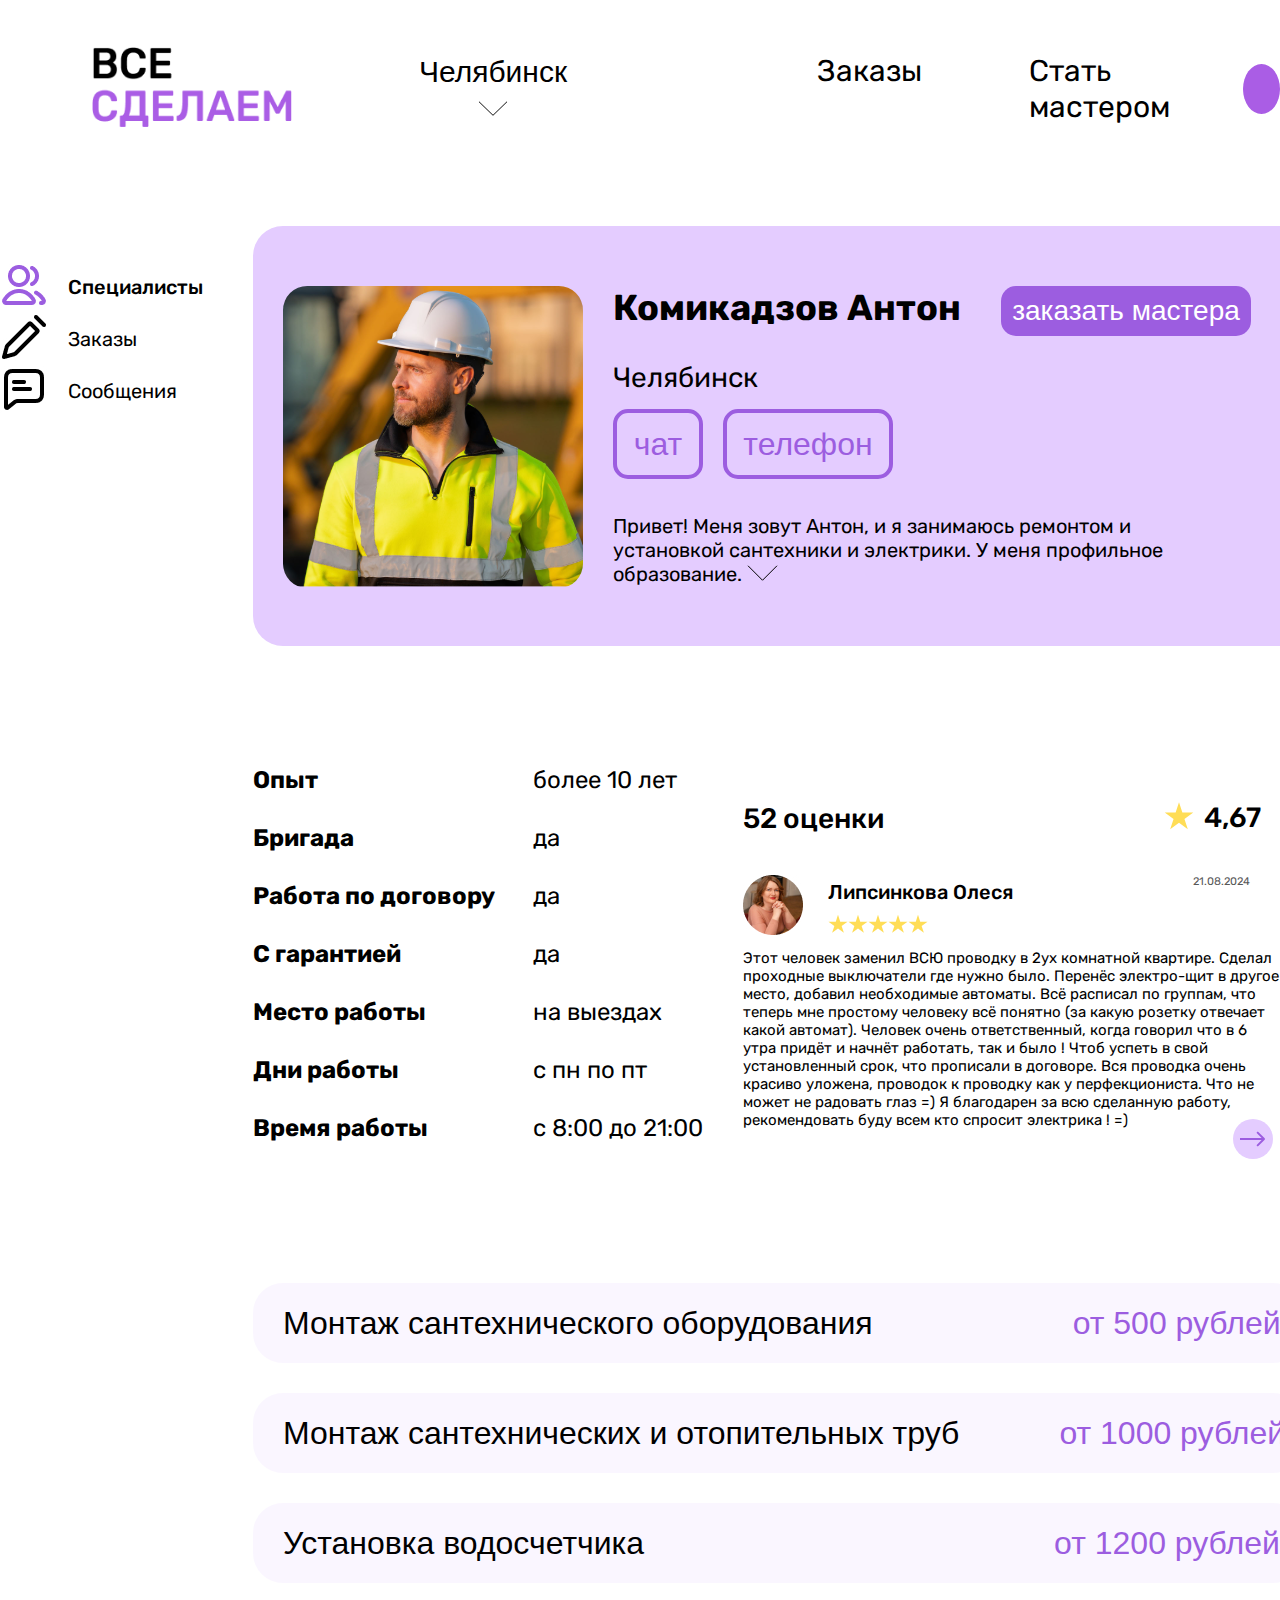
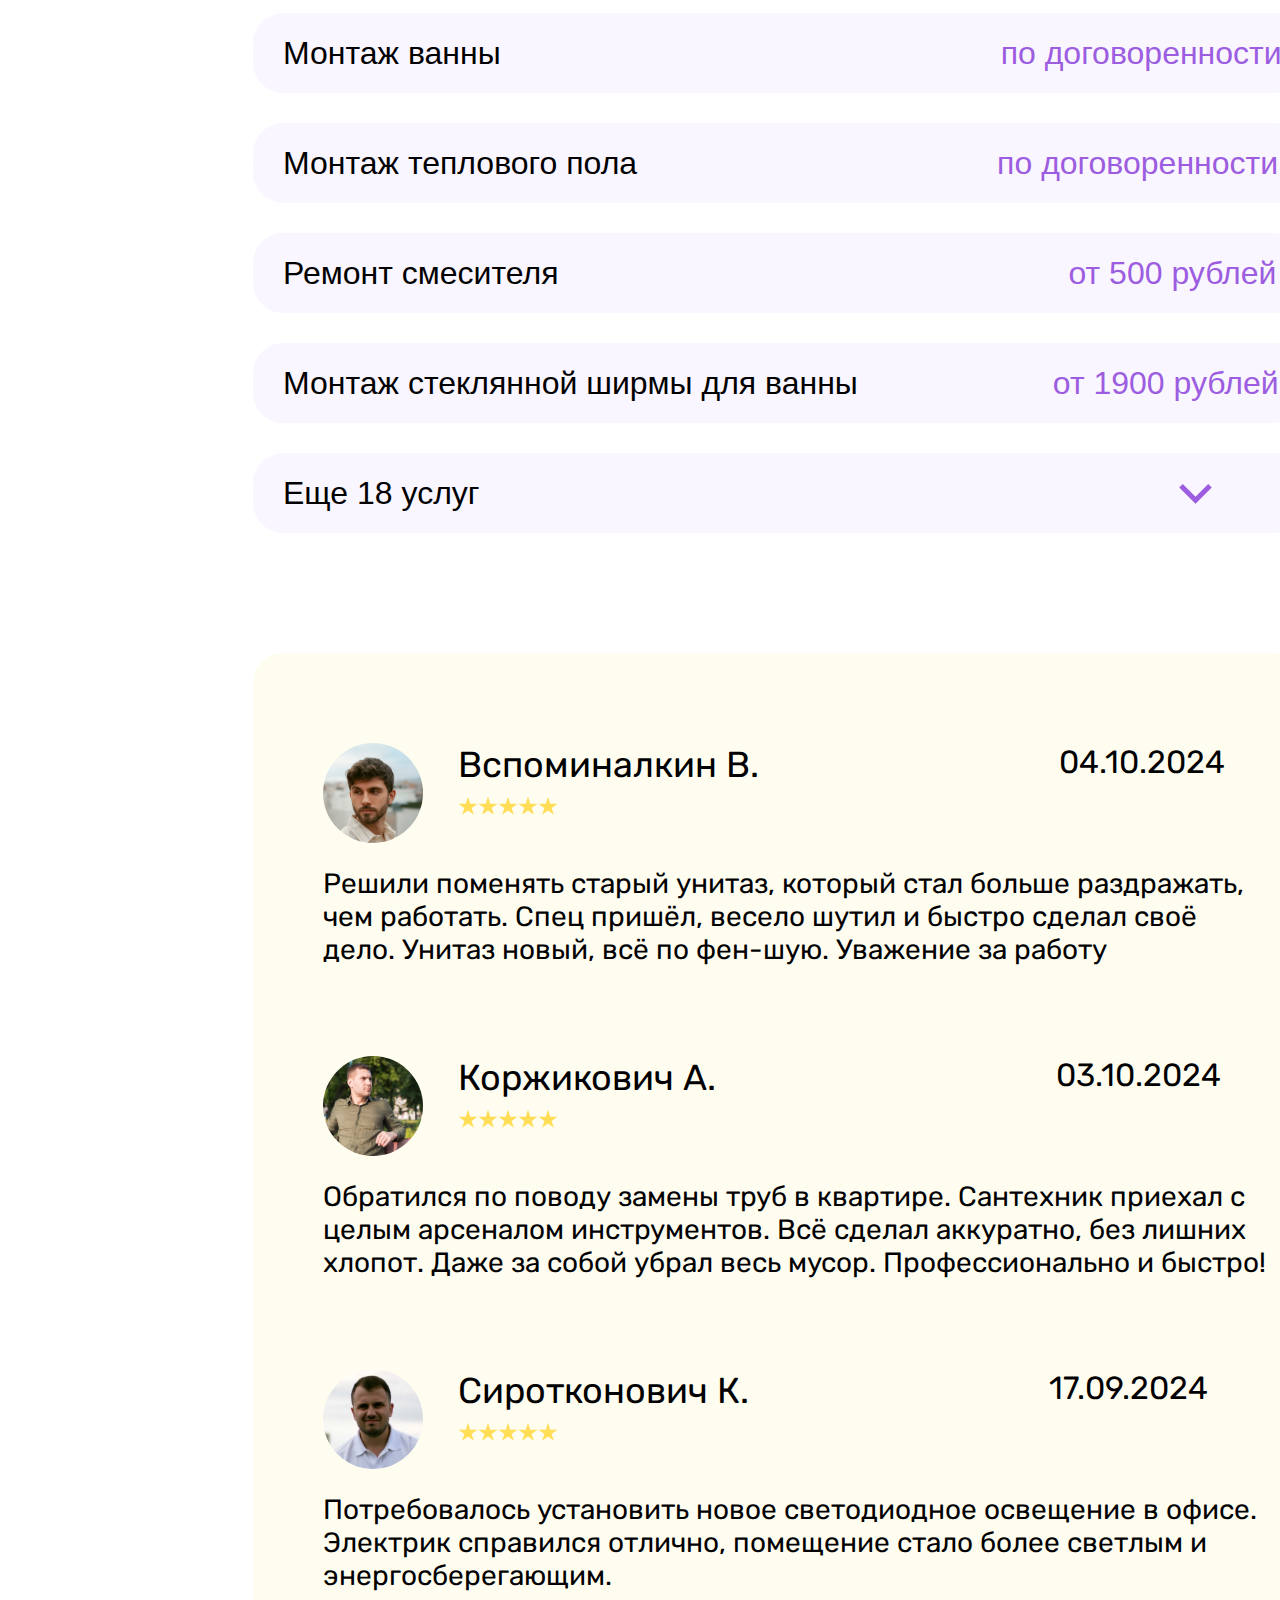
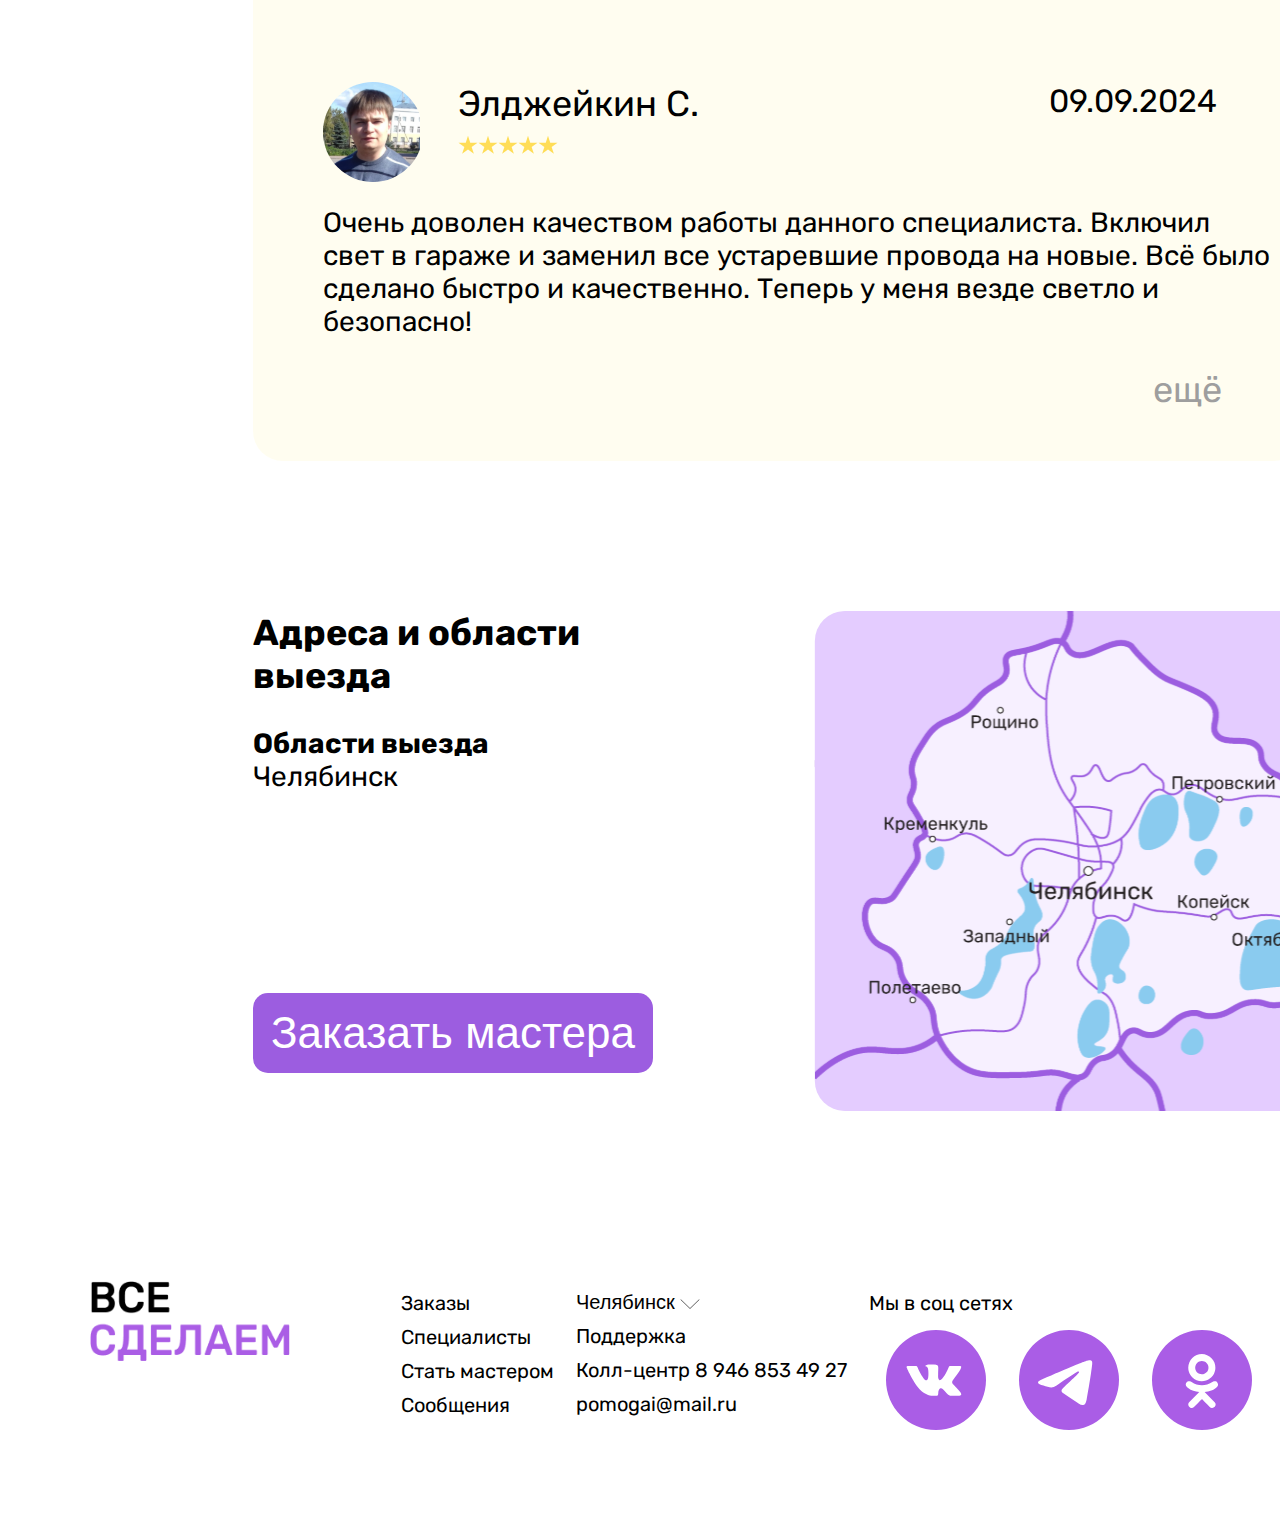
==== commit 0df397f0: "Update masters.html" ====
--- a/masters.html
+++ b/masters.html
@@ -158,7 +158,7 @@
                             </div>
                             <div class="total_score_master">
                                 <div class="star_img">
-                                    <img src="img/stars.jpg" alt="stars">
+                                    <img src="img/stars.svg" alt="stars">
                                 </div>
                                 <div class="total_text">
                                     <p>4,67</p>
@@ -175,11 +175,11 @@
                                         <p>Липсинкова Олеся</p>
                                     </div>
                                     <div class="stars_com">
-                                        <img src="img/stars.jpg" alt="star">
-                                        <img src="img/stars.jpg" alt="star">
-                                        <img src="img/stars.jpg" alt="star">
-                                        <img src="img/stars.jpg" alt="star">
-                                        <img src="img/stars.jpg" alt="star">
+                                        <img src="img/stars.svg" alt="star">
+                                        <img src="img/stars.svg" alt="star">
+                                        <img src="img/stars.svg" alt="star">
+                                        <img src="img/stars.svg" alt="star">
+                                        <img src="img/stars.svg" alt="star">
                                     </div>
                                 </div>
                             </div>
@@ -232,11 +232,11 @@
                                     <p>Вспоминалкин В.</p>
                                 </div>
                                 <div class="stars_com">
-                                    <img src="img/stars.jpg" alt="stars">
-                                    <img src="img/stars.jpg" alt="stars">
-                                    <img src="img/stars.jpg" alt="stars">
-                                    <img src="img/stars.jpg" alt="stars">
-                                    <img src="img/stars.jpg" alt="stars">
+                                    <img src="img/stars.svg" alt="stars">
+                                    <img src="img/stars.svg" alt="stars">
+                                    <img src="img/stars.svg" alt="stars">
+                                    <img src="img/stars.svg" alt="stars">
+                                    <img src="img/stars.svg" alt="stars">
                                 </div>
                             </div>
                             <div class="date_com_down data1">
@@ -257,11 +257,11 @@
                                     <p>Коржикович А.</p>
                                 </div>
                                 <div class="stars_com">
-                                    <img src="img/stars.jpg" alt="stars">
-                                    <img src="img/stars.jpg" alt="stars">
-                                    <img src="img/stars.jpg" alt="stars">
-                                    <img src="img/stars.jpg" alt="stars">
-                                    <img src="img/stars.jpg" alt="stars">
+                                    <img src="img/stars.svg" alt="stars">
+                                    <img src="img/stars.svg" alt="stars">
+                                    <img src="img/stars.svg" alt="stars">
+                                    <img src="img/stars.svg" alt="stars">
+                                    <img src="img/stars.svg" alt="stars">
                                 </div>
                             </div>
                             <div class="date_com_down data2">
@@ -282,11 +282,11 @@
                                     <p>Сиротконович К.</p>
                                 </div>
                                 <div class="stars_com">
-                                    <img src="img/stars.jpg" alt="stars">
-                                    <img src="img/stars.jpg" alt="stars">
-                                    <img src="img/stars.jpg" alt="stars">
-                                    <img src="img/stars.jpg" alt="stars">
-                                    <img src="img/stars.jpg" alt="stars">
+                                    <img src="img/stars.svg" alt="stars">
+                                    <img src="img/stars.svg" alt="stars">
+                                    <img src="img/stars.svg" alt="stars">
+                                    <img src="img/stars.svg" alt="stars">
+                                    <img src="img/stars.svg" alt="stars">
                                 </div>
                             </div>
                             <div class="date_com_down data3">
@@ -307,11 +307,11 @@
                                     <p>Элджейкин С.</p>
                                 </div>
                                 <div class="stars_com">
-                                    <img src="img/stars.jpg" alt="stars">
-                                    <img src="img/stars.jpg" alt="stars">
-                                    <img src="img/stars.jpg" alt="stars">
-                                    <img src="img/stars.jpg" alt="stars">
-                                    <img src="img/stars.jpg" alt="stars">
+                                    <img src="img/stars.svg" alt="stars">
+                                    <img src="img/stars.svg" alt="stars">
+                                    <img src="img/stars.svg" alt="stars">
+                                    <img src="img/stars.svg" alt="stars">
+                                    <img src="img/stars.svg" alt="stars">
                                 </div>
                             </div>
                             <div class="date_com_down data4">
--- a/css/masters.css
+++ b/css/masters.css
@@ -223,7 +223,6 @@
     align-items: center;
     font-size: 32px;
     font-weight: 500;
-    cursor: pointer;
     background-color: #F7F0FF99;
     border: 0px;
     border-radius: 30px;
@@ -271,6 +270,10 @@
 .seven img {
     margin-left: 1075px;
     color: #9C5DE0; 
+}
+
+.seven button {
+    cursor: pointer;
 }
 
 .comment_down {
@@ -378,25 +381,24 @@
     color: white;
 }
 
-.block_maps {
-    width: 640px;
+.block_maps img {
+    width: 590px;
     height: 500px;
-    background-color: #D9D9D9;
     border-radius: 30px;
-    margin-left: 120px;
-}
-
-@media (max-width:1440px) {
+    margin-left: 160px;
+}
+
+@media (max-width:1540px) {
     .text_flex {
         font-size: 20px;
     }
 
     .max_container {
-        width: 1300px;
+        width: 1360px;
     }
 
     .block_card_master {
-        width: 1050px;
+        width: 1080px;
     }
 
     .left_img_master {
@@ -564,4 +566,4 @@
     .btn_text_down_com a {
         margin-left: 900px;
     }
-}+}
--- a/css/all_pages_style.css
+++ b/css/all_pages_style.css
@@ -58,7 +58,7 @@
 .dropmenu2 {
     background-color: white;
     color: black;
-    font-size: 40px;
+    font-size: 32px;
     border: none;
     cursor: pointer;
 }
@@ -176,7 +176,7 @@
 .social_link {
     display: flex;
     width: 400px;
-    margin-top: 34px;
+    margin-top: 15px;
 }
 
 .social {
@@ -201,10 +201,12 @@
 
 @media (max-width: 1540px) {
 
-    .social img {
-        width: 50px;
-        height: 50px;
-    }
+    .logo img {
+        width: 200px;
+        height: 80px;
+    }
+
+    
     
     .select_city_hidden {
         width: 300px;
@@ -252,12 +254,13 @@
     }
 
     .navigation ul {
-        margin-left: 200px;
+        margin-left: 250px;
         font-size: 30px;
     }
 
     .flex_container_footer {
-        margin-left: 50px;
+        margin-left: 100px;
+        width: 1100px;
     }
 
     .dropmenu {
@@ -266,5 +269,6 @@
     
     .dropmenu2 {
         font-size: 20px;
-    }
-}
+        margin-top: 10px;
+    }
+}
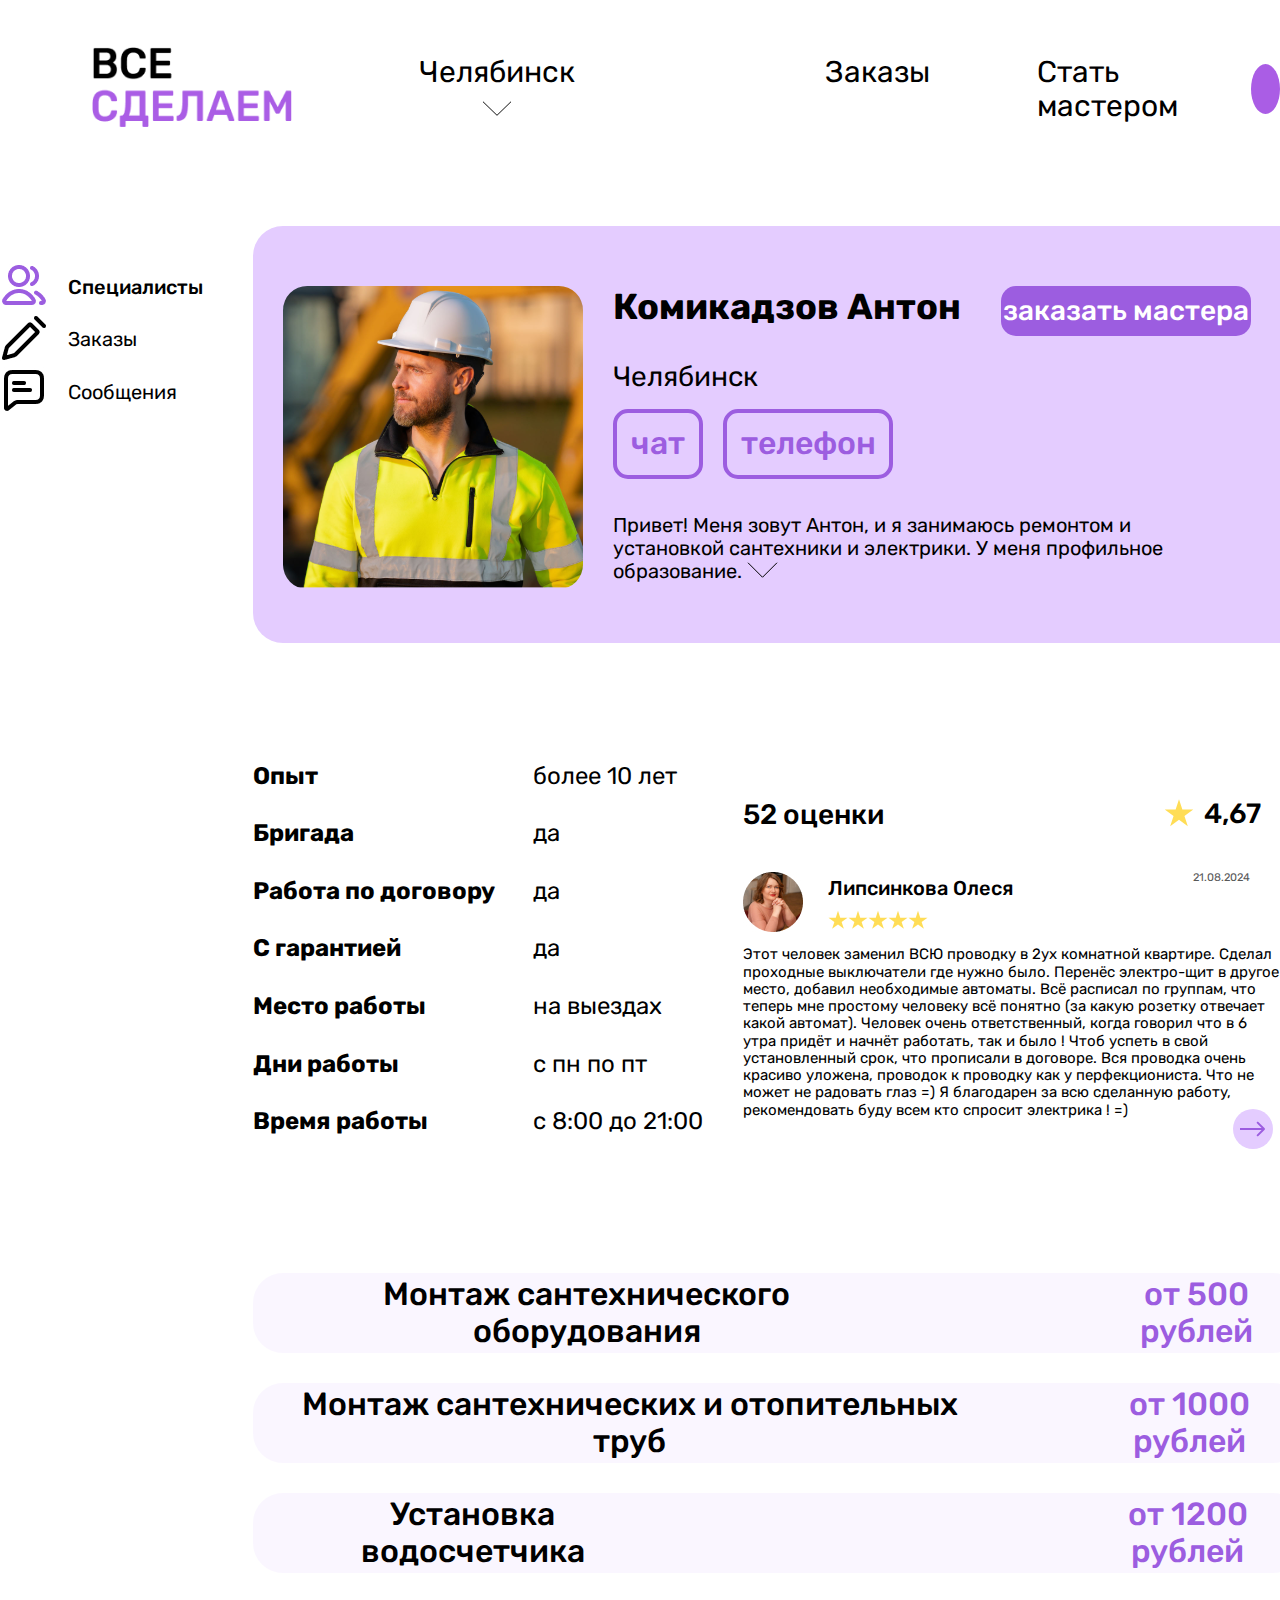
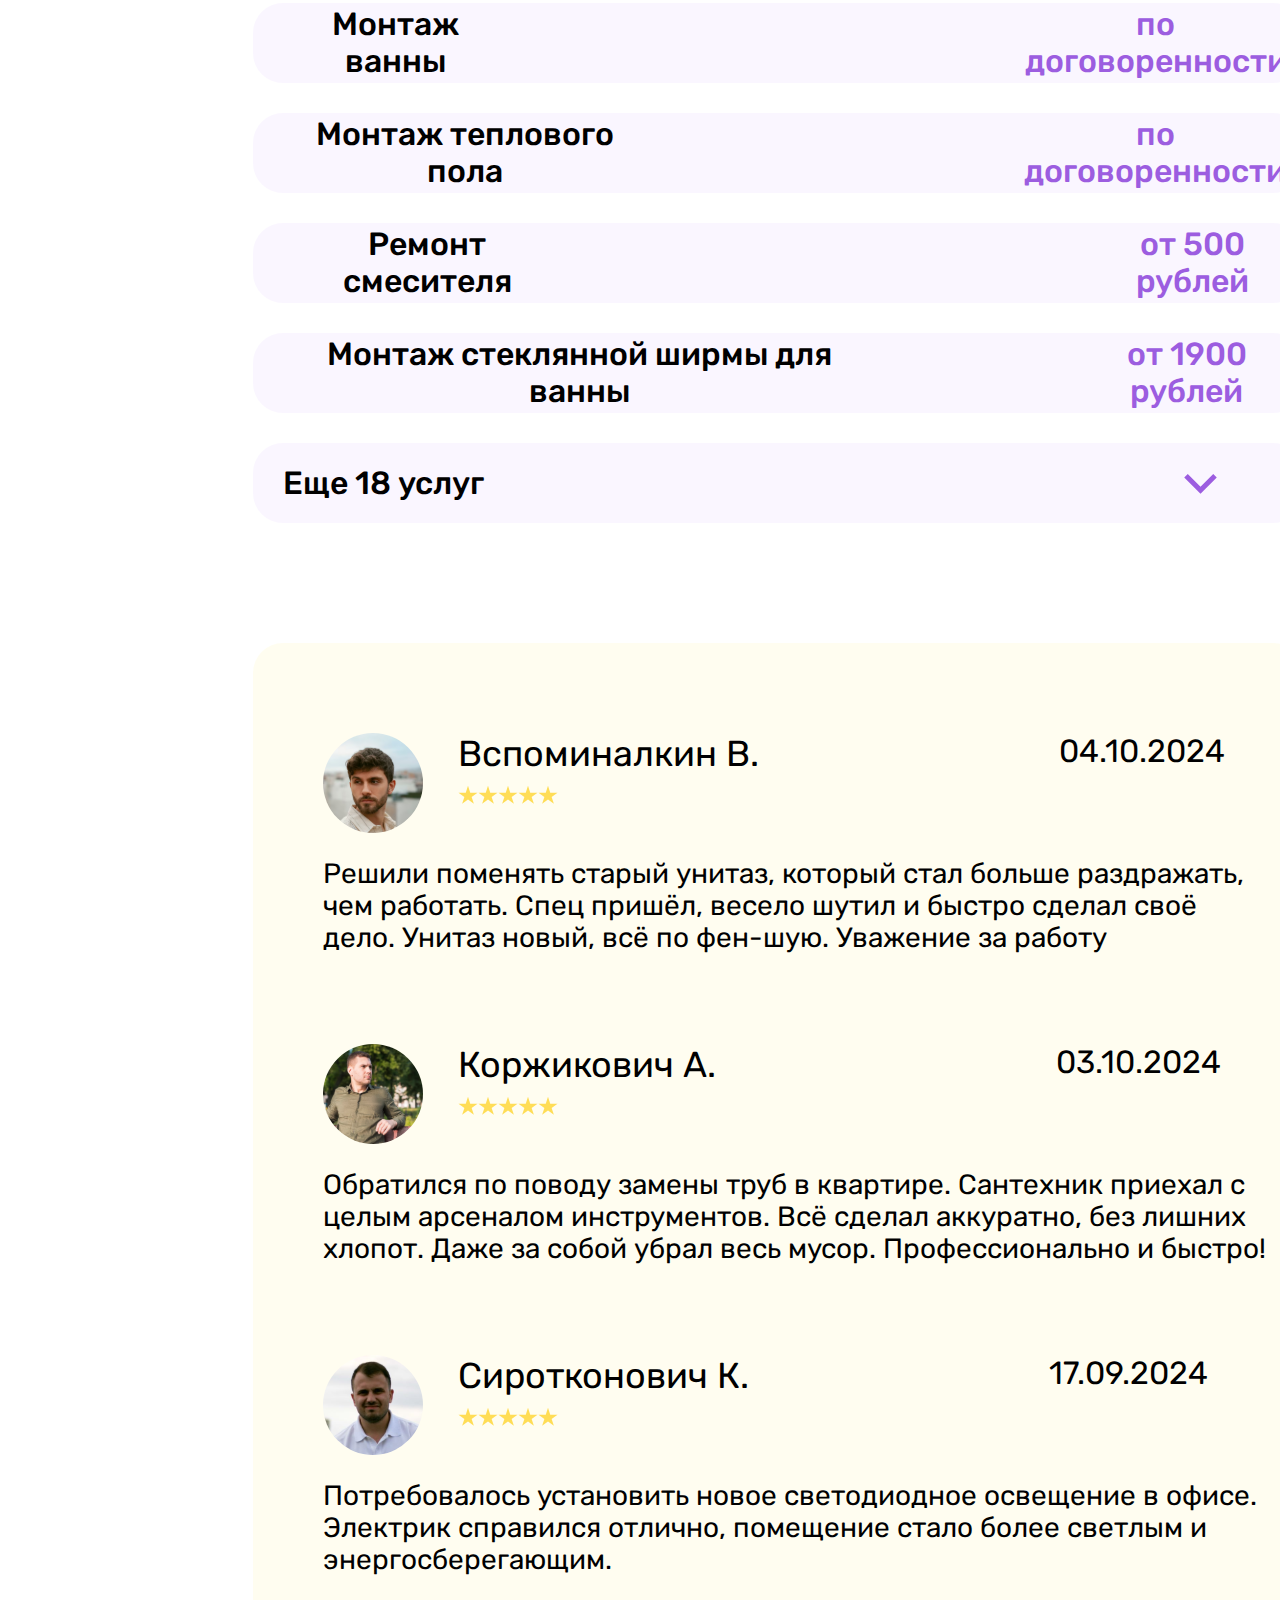
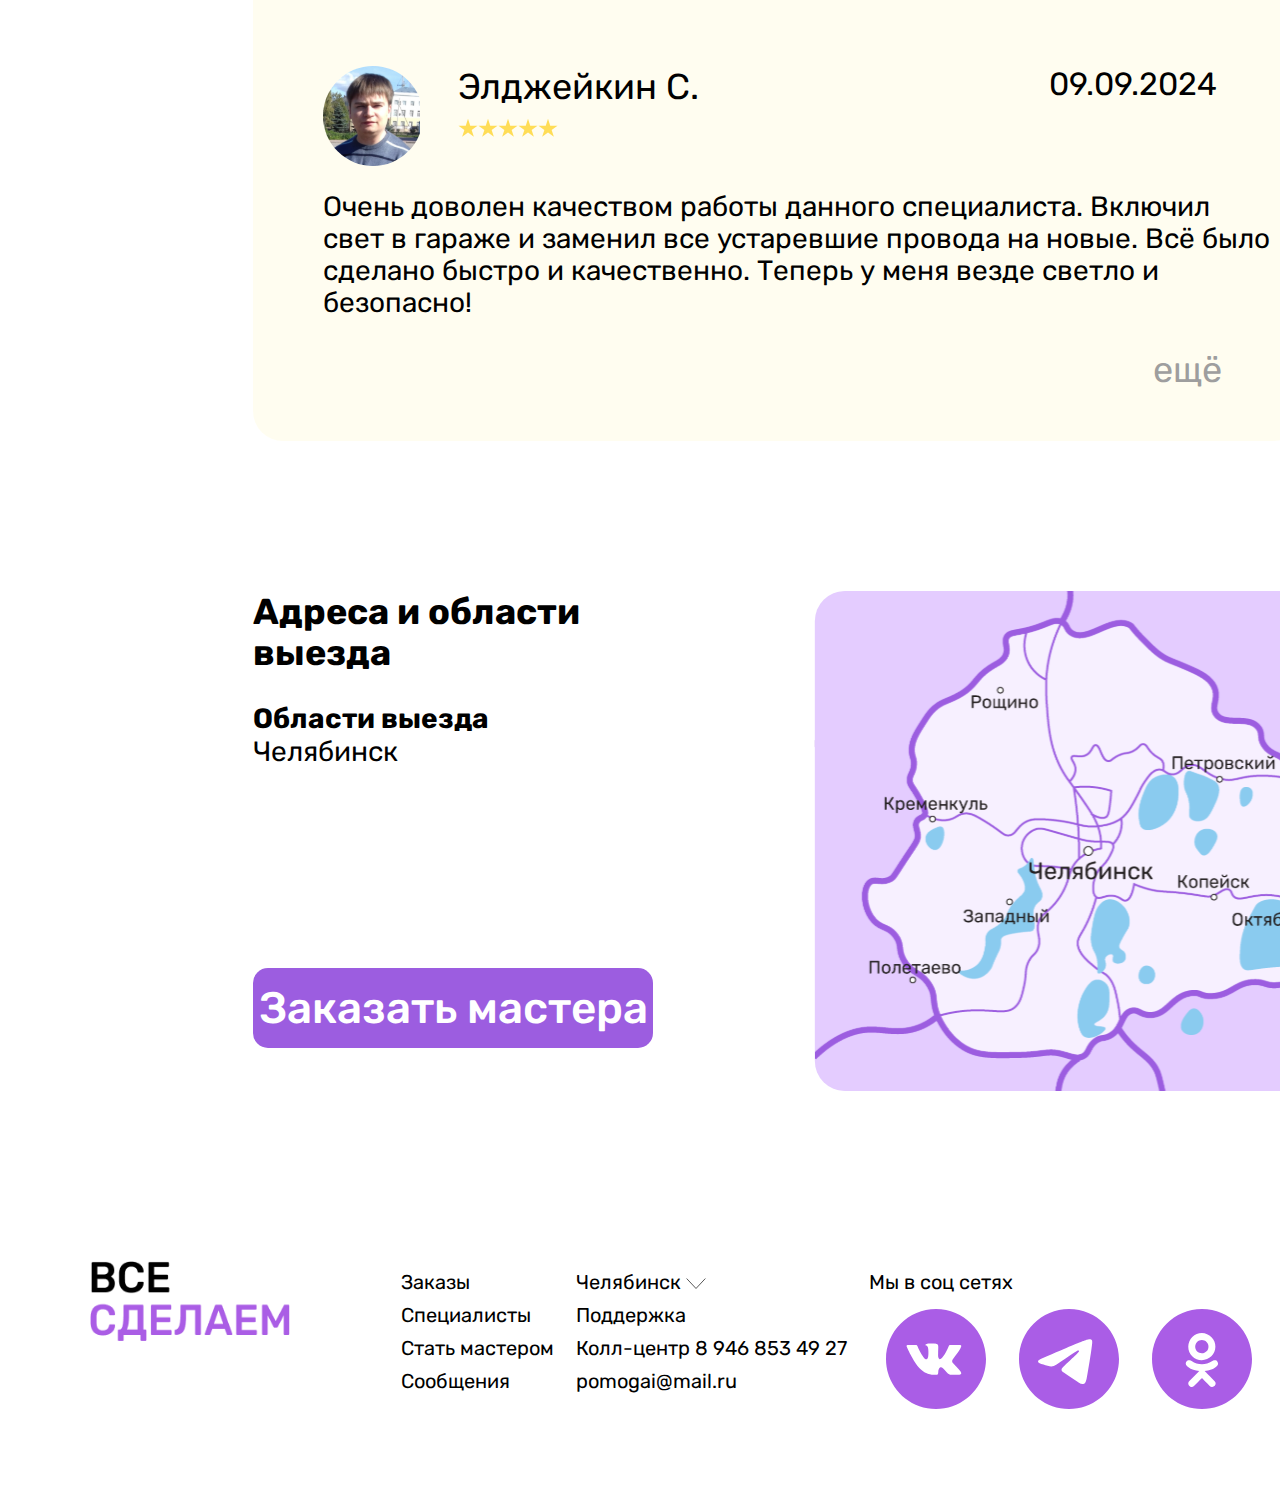
==== commit 678e229d: "Update masters.html" ====
--- a/masters.html
+++ b/masters.html
@@ -6,6 +6,7 @@
     <link rel="preconnect" href="https://fonts.googleapis.com">
     <link rel="preconnect" href="https://fonts.gstatic.com" crossorigin>
     <link href="https://fonts.googleapis.com/css2?family=Raleway:ital,wght@0,100..900;1,100..900&family=Rubik:ital,wght@0,300..900;1,300..900&display=swap" rel="stylesheet">
+    <link rel="stylesheet" href="css/normalaize.css">
     <link rel="stylesheet" href="css/masters.css">
     <link rel="stylesheet" href="css/all_pages_style.css">
     <title>Личный кабинет</title>
@@ -37,22 +38,26 @@
     <main>
         <div class="max_container">
             <div class="left_container">
-                <div class="btn_flex">
-                    <div class="img_flex">
-                        <img src="img/users.jpg" alt="user">
-                    </div>
-                    <div class="text_flex use">
-                        <p>Специалисты</p>
-                    </div>
-                </div>
-                <div class="btn_flex">
-                    <div class="img_flex">
-                        <img src="img/pencil.jpg" alt="pencil">
-                    </div>
-                    <div class="text_flex">
-                        <p>Заказы</p>
-                    </div>
-                </div>
+                <a href="searchmaster.html">
+                    <div class="btn_flex">
+                        <div class="img_flex">
+                            <img src="img/users.jpg" alt="user">
+                        </div>
+                        <div class="text_flex use">
+                            <p>Специалисты</p>
+                        </div>
+                    </div>
+                </a>
+                <a href="tickets.html">
+                    <div class="btn_flex">
+                        <div class="img_flex">
+                            <img src="img/pencil.jpg" alt="pencil">
+                        </div>
+                        <div class="text_flex">
+                            <p>Заказы</p>
+                        </div>
+                    </div>
+                </a>
                 <div class="btn_flex">
                     <div class="img_flex">
                         <img src="img/message.jpg" alt="message">
--- a/css/normalaize.css
+++ b/css/normalaize.css
@@ -0,0 +1,349 @@
+/*! normalize.css v8.0.1 | MIT License | github.com/necolas/normalize.css */
+
+/* Document
+   ========================================================================== */
+
+/**
+ * 1. Correct the line height in all browsers.
+ * 2. Prevent adjustments of font size after orientation changes in iOS.
+ */
+
+ html {
+    line-height: 1.15; /* 1 */
+    -webkit-text-size-adjust: 100%; /* 2 */
+  }
+  
+  /* Sections
+     ========================================================================== */
+  
+  /**
+   * Remove the margin in all browsers.
+   */
+  
+  body {
+    margin: 0;
+  }
+  
+  /**
+   * Render the `main` element consistently in IE.
+   */
+  
+  main {
+    display: block;
+  }
+  
+  /**
+   * Correct the font size and margin on `h1` elements within `section` and
+   * `article` contexts in Chrome, Firefox, and Safari.
+   */
+  
+  h1 {
+    font-size: 2em;
+    margin: 0.67em 0;
+  }
+  
+  /* Grouping content
+     ========================================================================== */
+  
+  /**
+   * 1. Add the correct box sizing in Firefox.
+   * 2. Show the overflow in Edge and IE.
+   */
+  
+  hr {
+    box-sizing: content-box; /* 1 */
+    height: 0; /* 1 */
+    overflow: visible; /* 2 */
+  }
+  
+  /**
+   * 1. Correct the inheritance and scaling of font size in all browsers.
+   * 2. Correct the odd `em` font sizing in all browsers.
+   */
+  
+  pre {
+    font-family: monospace, monospace; /* 1 */
+    font-size: 1em; /* 2 */
+  }
+  
+  /* Text-level semantics
+     ========================================================================== */
+  
+  /**
+   * Remove the gray background on active links in IE 10.
+   */
+  
+  a {
+    background-color: transparent;
+  }
+  
+  /**
+   * 1. Remove the bottom border in Chrome 57-
+   * 2. Add the correct text decoration in Chrome, Edge, IE, Opera, and Safari.
+   */
+  
+  abbr[title] {
+    border-bottom: none; /* 1 */
+    text-decoration: underline; /* 2 */
+    text-decoration: underline dotted; /* 2 */
+  }
+  
+  /**
+   * Add the correct font weight in Chrome, Edge, and Safari.
+   */
+  
+  b,
+  strong {
+    font-weight: bolder;
+  }
+  
+  /**
+   * 1. Correct the inheritance and scaling of font size in all browsers.
+   * 2. Correct the odd `em` font sizing in all browsers.
+   */
+  
+  code,
+  kbd,
+  samp {
+    font-family: monospace, monospace; /* 1 */
+    font-size: 1em; /* 2 */
+  }
+  
+  /**
+   * Add the correct font size in all browsers.
+   */
+  
+  small {
+    font-size: 80%;
+  }
+  
+  /**
+   * Prevent `sub` and `sup` elements from affecting the line height in
+   * all browsers.
+   */
+  
+  sub,
+  sup {
+    font-size: 75%;
+    line-height: 0;
+    position: relative;
+    vertical-align: baseline;
+  }
+  
+  sub {
+    bottom: -0.25em;
+  }
+  
+  sup {
+    top: -0.5em;
+  }
+  
+  /* Embedded content
+     ========================================================================== */
+  
+  /**
+   * Remove the border on images inside links in IE 10.
+   */
+  
+  img {
+    border-style: none;
+  }
+  
+  /* Forms
+     ========================================================================== */
+  
+  /**
+   * 1. Change the font styles in all browsers.
+   * 2. Remove the margin in Firefox and Safari.
+   */
+  
+  button,
+  input,
+  optgroup,
+  select,
+  textarea {
+    font-family: inherit; /* 1 */
+    font-size: 100%; /* 1 */
+    line-height: 1.15; /* 1 */
+    margin: 0; /* 2 */
+  }
+  
+  /**
+   * Show the overflow in IE.
+   * 1. Show the overflow in Edge.
+   */
+  
+  button,
+  input { /* 1 */
+    overflow: visible;
+  }
+  
+  /**
+   * Remove the inheritance of text transform in Edge, Firefox, and IE.
+   * 1. Remove the inheritance of text transform in Firefox.
+   */
+  
+  button,
+  select { /* 1 */
+    text-transform: none;
+  }
+  
+  /**
+   * Correct the inability to style clickable types in iOS and Safari.
+   */
+  
+  button,
+  [type="button"],
+  [type="reset"],
+  [type="submit"] {
+    -webkit-appearance: button;
+  }
+  
+  /**
+   * Remove the inner border and padding in Firefox.
+   */
+  
+  button::-moz-focus-inner,
+  [type="button"]::-moz-focus-inner,
+  [type="reset"]::-moz-focus-inner,
+  [type="submit"]::-moz-focus-inner {
+    border-style: none;
+    padding: 0;
+  }
+  
+  /**
+   * Restore the focus styles unset by the previous rule.
+   */
+  
+  button:-moz-focusring,
+  [type="button"]:-moz-focusring,
+  [type="reset"]:-moz-focusring,
+  [type="submit"]:-moz-focusring {
+    outline: 1px dotted ButtonText;
+  }
+  
+  /**
+   * Correct the padding in Firefox.
+   */
+  
+  fieldset {
+    padding: 0.35em 0.75em 0.625em;
+  }
+  
+  /**
+   * 1. Correct the text wrapping in Edge and IE.
+   * 2. Correct the color inheritance from `fieldset` elements in IE.
+   * 3. Remove the padding so developers are not caught out when they zero out
+   *    `fieldset` elements in all browsers.
+   */
+  
+  legend {
+    box-sizing: border-box; /* 1 */
+    color: inherit; /* 2 */
+    display: table; /* 1 */
+    max-width: 100%; /* 1 */
+    padding: 0; /* 3 */
+    white-space: normal; /* 1 */
+  }
+  
+  /**
+   * Add the correct vertical alignment in Chrome, Firefox, and Opera.
+   */
+  
+  progress {
+    vertical-align: baseline;
+  }
+  
+  /**
+   * Remove the default vertical scrollbar in IE 10+.
+   */
+  
+  textarea {
+    overflow: auto;
+  }
+  
+  /**
+   * 1. Add the correct box sizing in IE 10.
+   * 2. Remove the padding in IE 10.
+   */
+  
+  [type="checkbox"],
+  [type="radio"] {
+    box-sizing: border-box; /* 1 */
+    padding: 0; /* 2 */
+  }
+  
+  /**
+   * Correct the cursor style of increment and decrement buttons in Chrome.
+   */
+  
+  [type="number"]::-webkit-inner-spin-button,
+  [type="number"]::-webkit-outer-spin-button {
+    height: auto;
+  }
+  
+  /**
+   * 1. Correct the odd appearance in Chrome and Safari.
+   * 2. Correct the outline style in Safari.
+   */
+  
+  [type="search"] {
+    -webkit-appearance: textfield; /* 1 */
+    outline-offset: -2px; /* 2 */
+  }
+  
+  /**
+   * Remove the inner padding in Chrome and Safari on macOS.
+   */
+  
+  [type="search"]::-webkit-search-decoration {
+    -webkit-appearance: none;
+  }
+  
+  /**
+   * 1. Correct the inability to style clickable types in iOS and Safari.
+   * 2. Change font properties to `inherit` in Safari.
+   */
+  
+  ::-webkit-file-upload-button {
+    -webkit-appearance: button; /* 1 */
+    font: inherit; /* 2 */
+  }
+  
+  /* Interactive
+     ========================================================================== */
+  
+  /*
+   * Add the correct display in Edge, IE 10+, and Firefox.
+   */
+  
+  details {
+    display: block;
+  }
+  
+  /*
+   * Add the correct display in all browsers.
+   */
+  
+  summary {
+    display: list-item;
+  }
+  
+  /* Misc
+     ========================================================================== */
+  
+  /**
+   * Add the correct display in IE 10+.
+   */
+  
+  template {
+    display: none;
+  }
+  
+  /**
+   * Add the correct display in IE 10.
+   */
+  
+  [hidden] {
+    display: none;
+  }--- a/css/masters.css
+++ b/css/masters.css
@@ -1,3 +1,8 @@
+.left_container a {
+    color: black;
+    text-decoration: none;
+}
+
 .max_container {
     display: flex;
     width: 1740px;
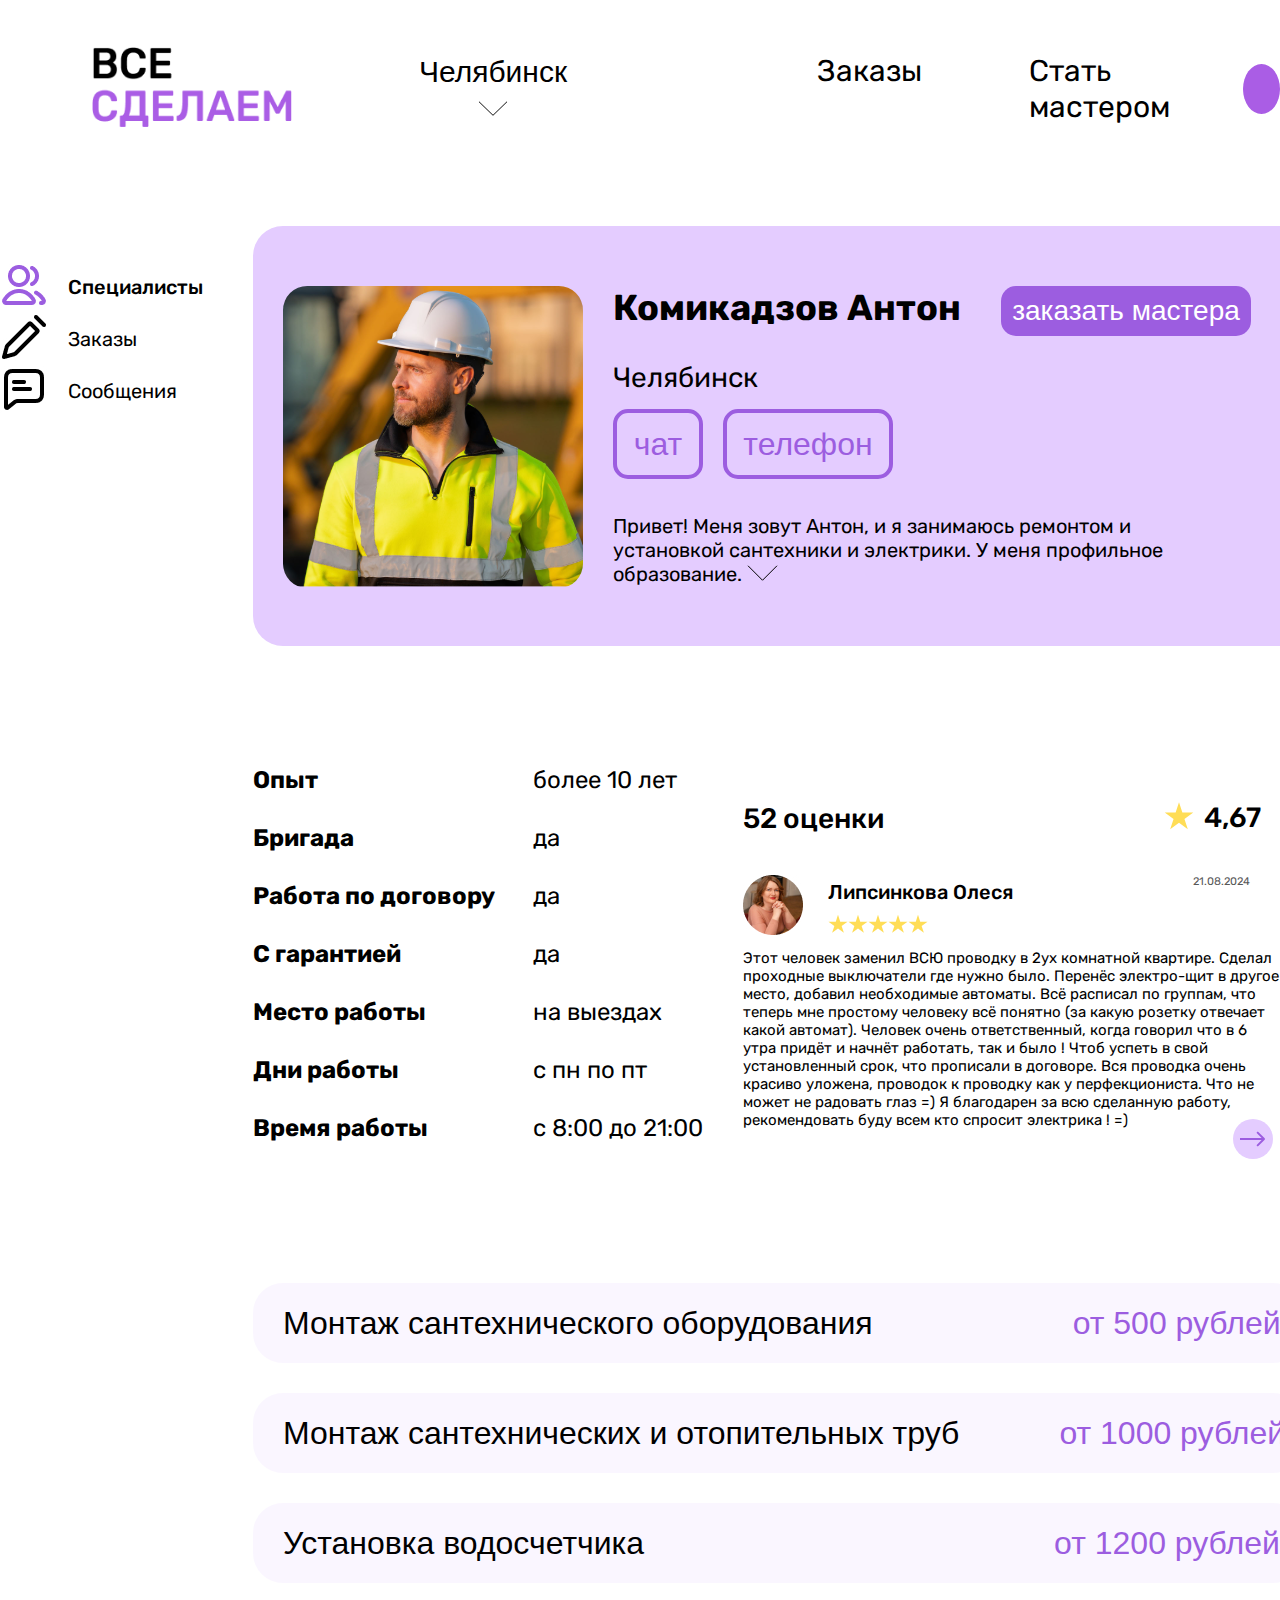
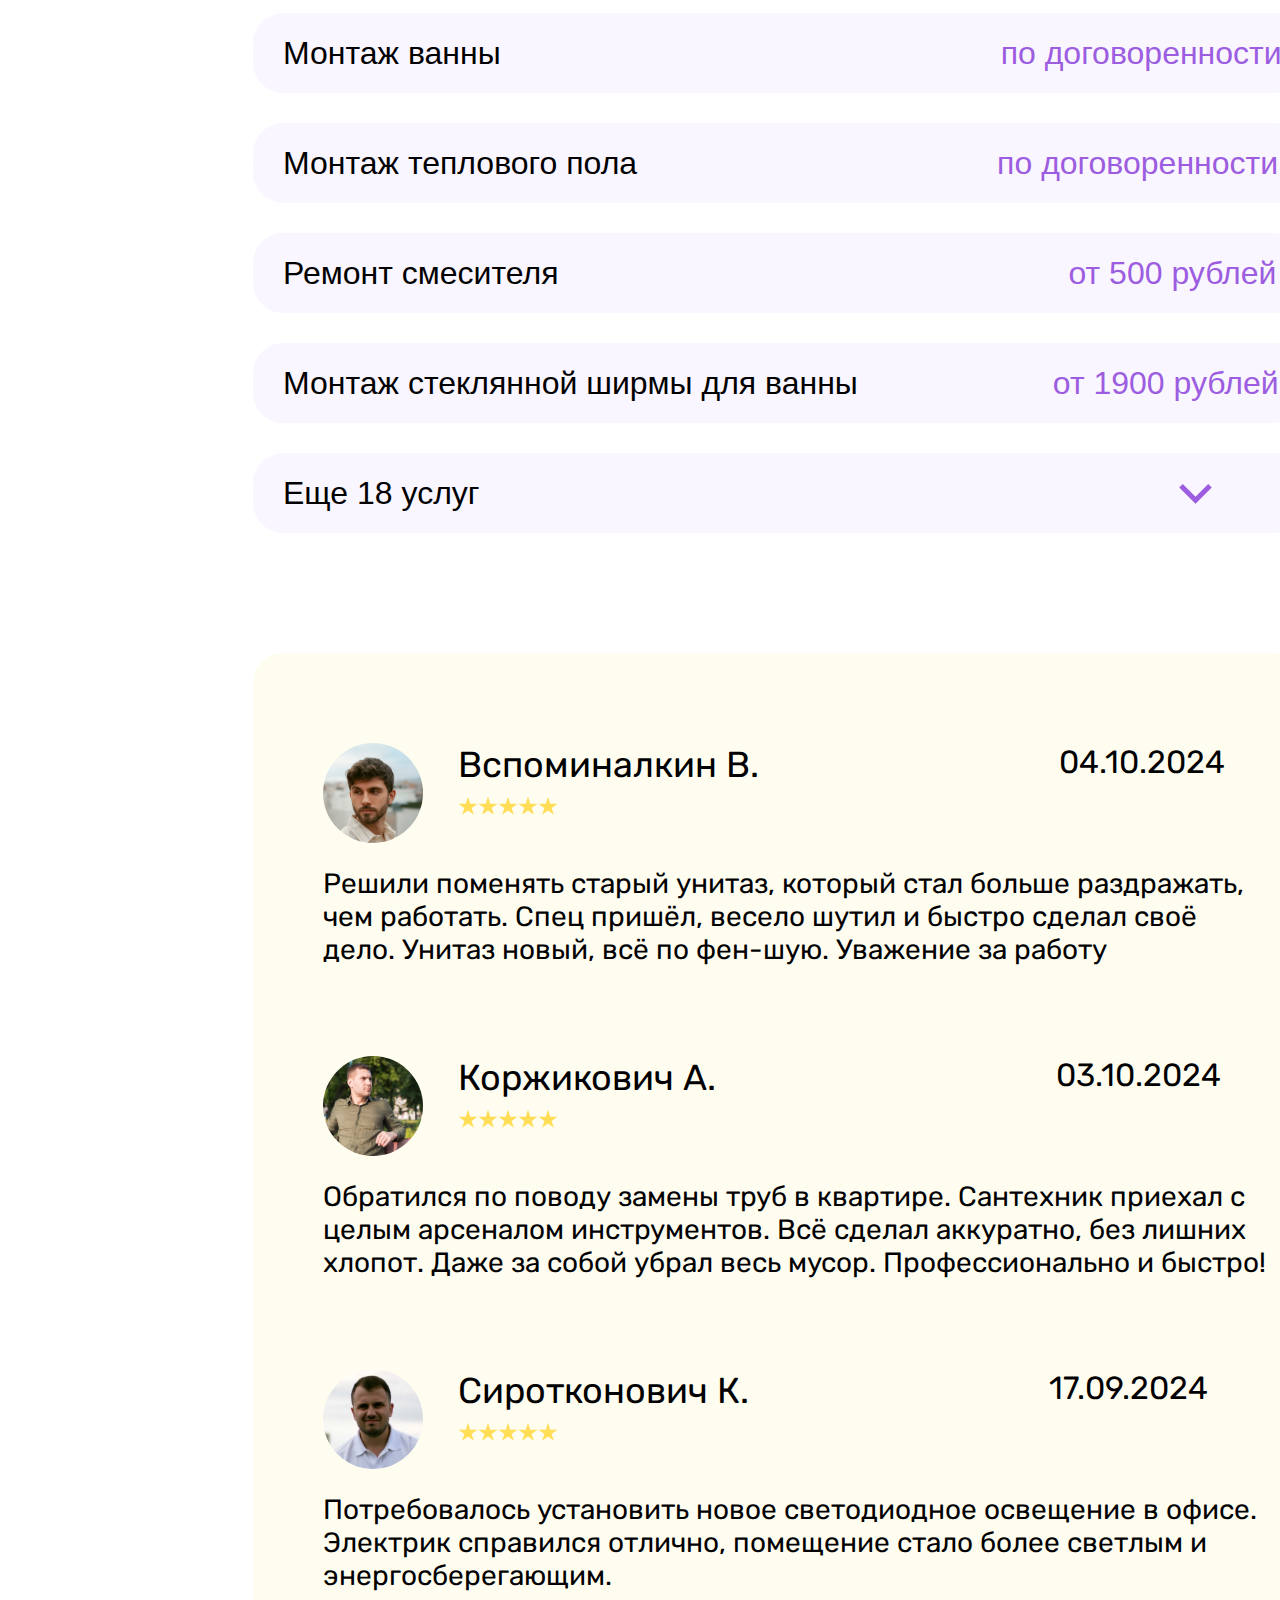
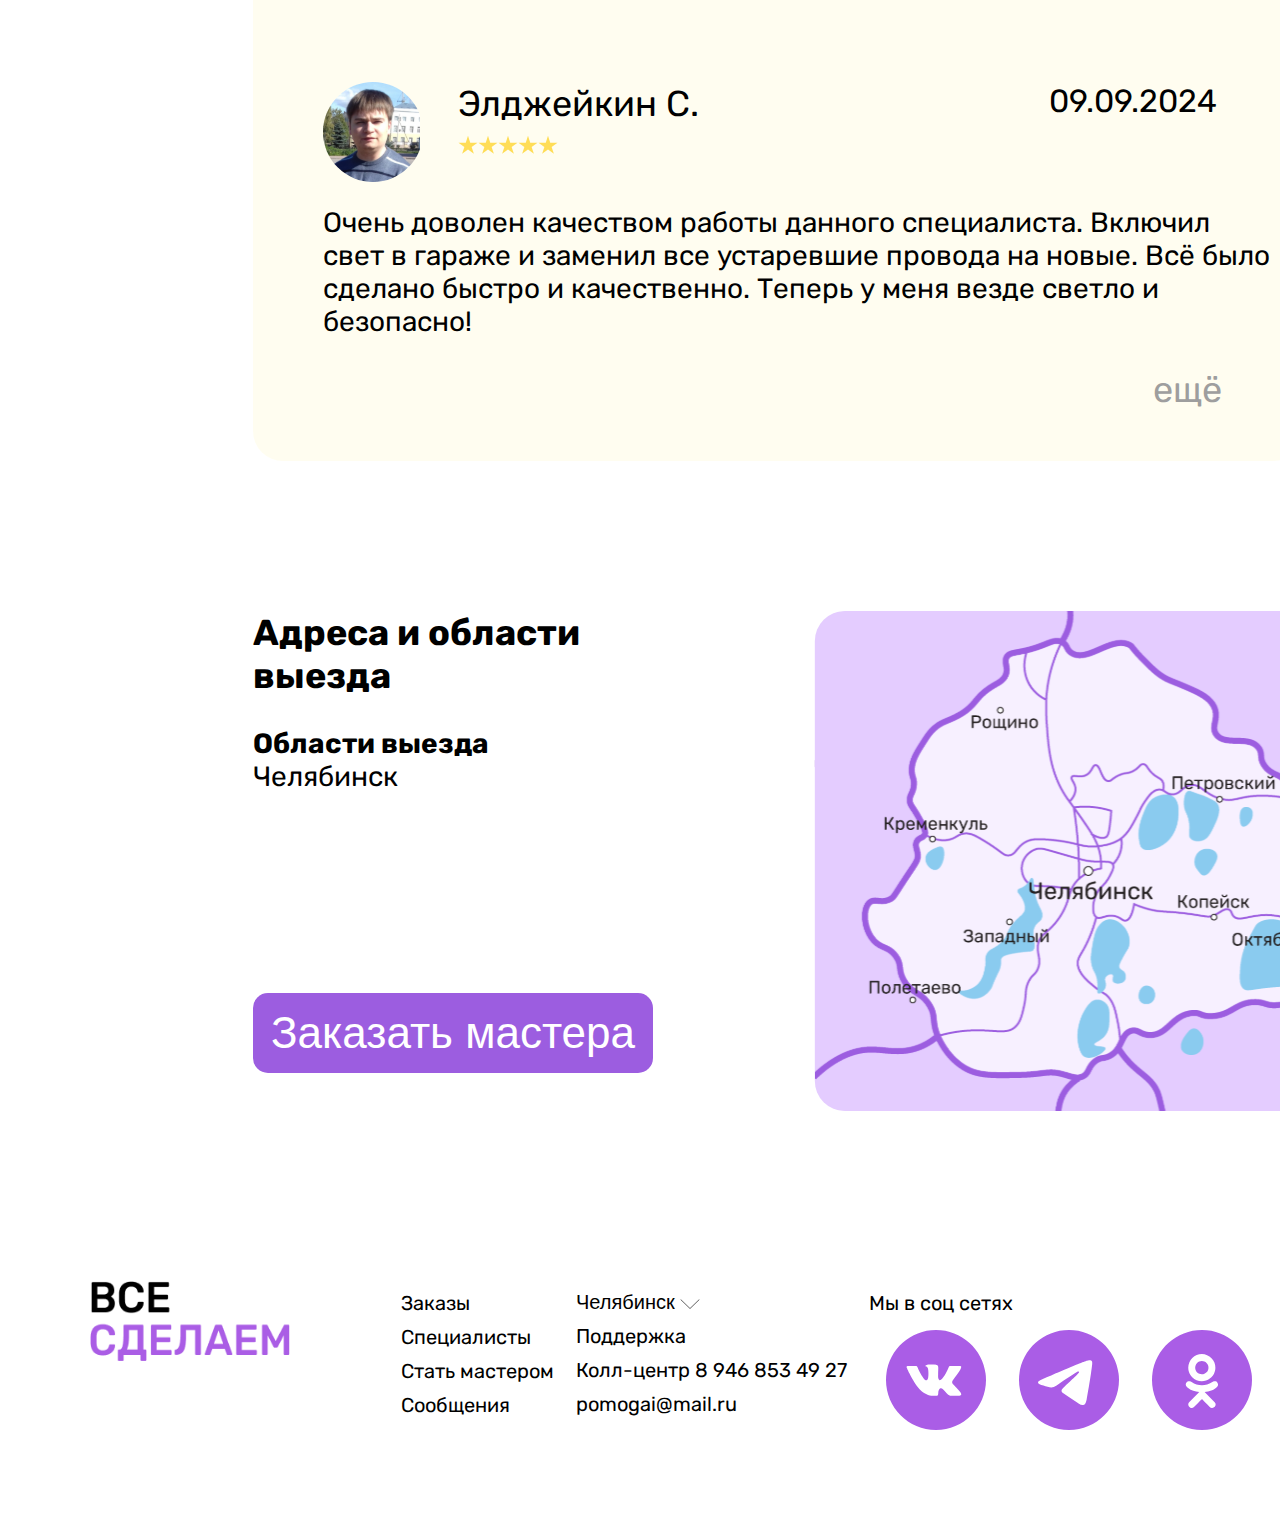
==== commit cec5d593: "Update masters.html" ====
--- a/masters.html
+++ b/masters.html
@@ -6,7 +6,6 @@
     <link rel="preconnect" href="https://fonts.googleapis.com">
     <link rel="preconnect" href="https://fonts.gstatic.com" crossorigin>
     <link href="https://fonts.googleapis.com/css2?family=Raleway:ital,wght@0,100..900;1,100..900&family=Rubik:ital,wght@0,300..900;1,300..900&display=swap" rel="stylesheet">
-    <link rel="stylesheet" href="css/normalaize.css">
     <link rel="stylesheet" href="css/masters.css">
     <link rel="stylesheet" href="css/all_pages_style.css">
     <title>Личный кабинет</title>
@@ -49,7 +48,7 @@
                     </div>
                 </a>
                 <a href="tickets.html">
-                    <div class="btn_flex">
+                    <div class="btn_flex top_marg">
                         <div class="img_flex">
                             <img src="img/pencil.jpg" alt="pencil">
                         </div>
@@ -58,7 +57,7 @@
                         </div>
                     </div>
                 </a>
-                <div class="btn_flex">
+                <div class="btn_flex top_marg">
                     <div class="img_flex">
                         <img src="img/message.jpg" alt="message">
                     </div>
